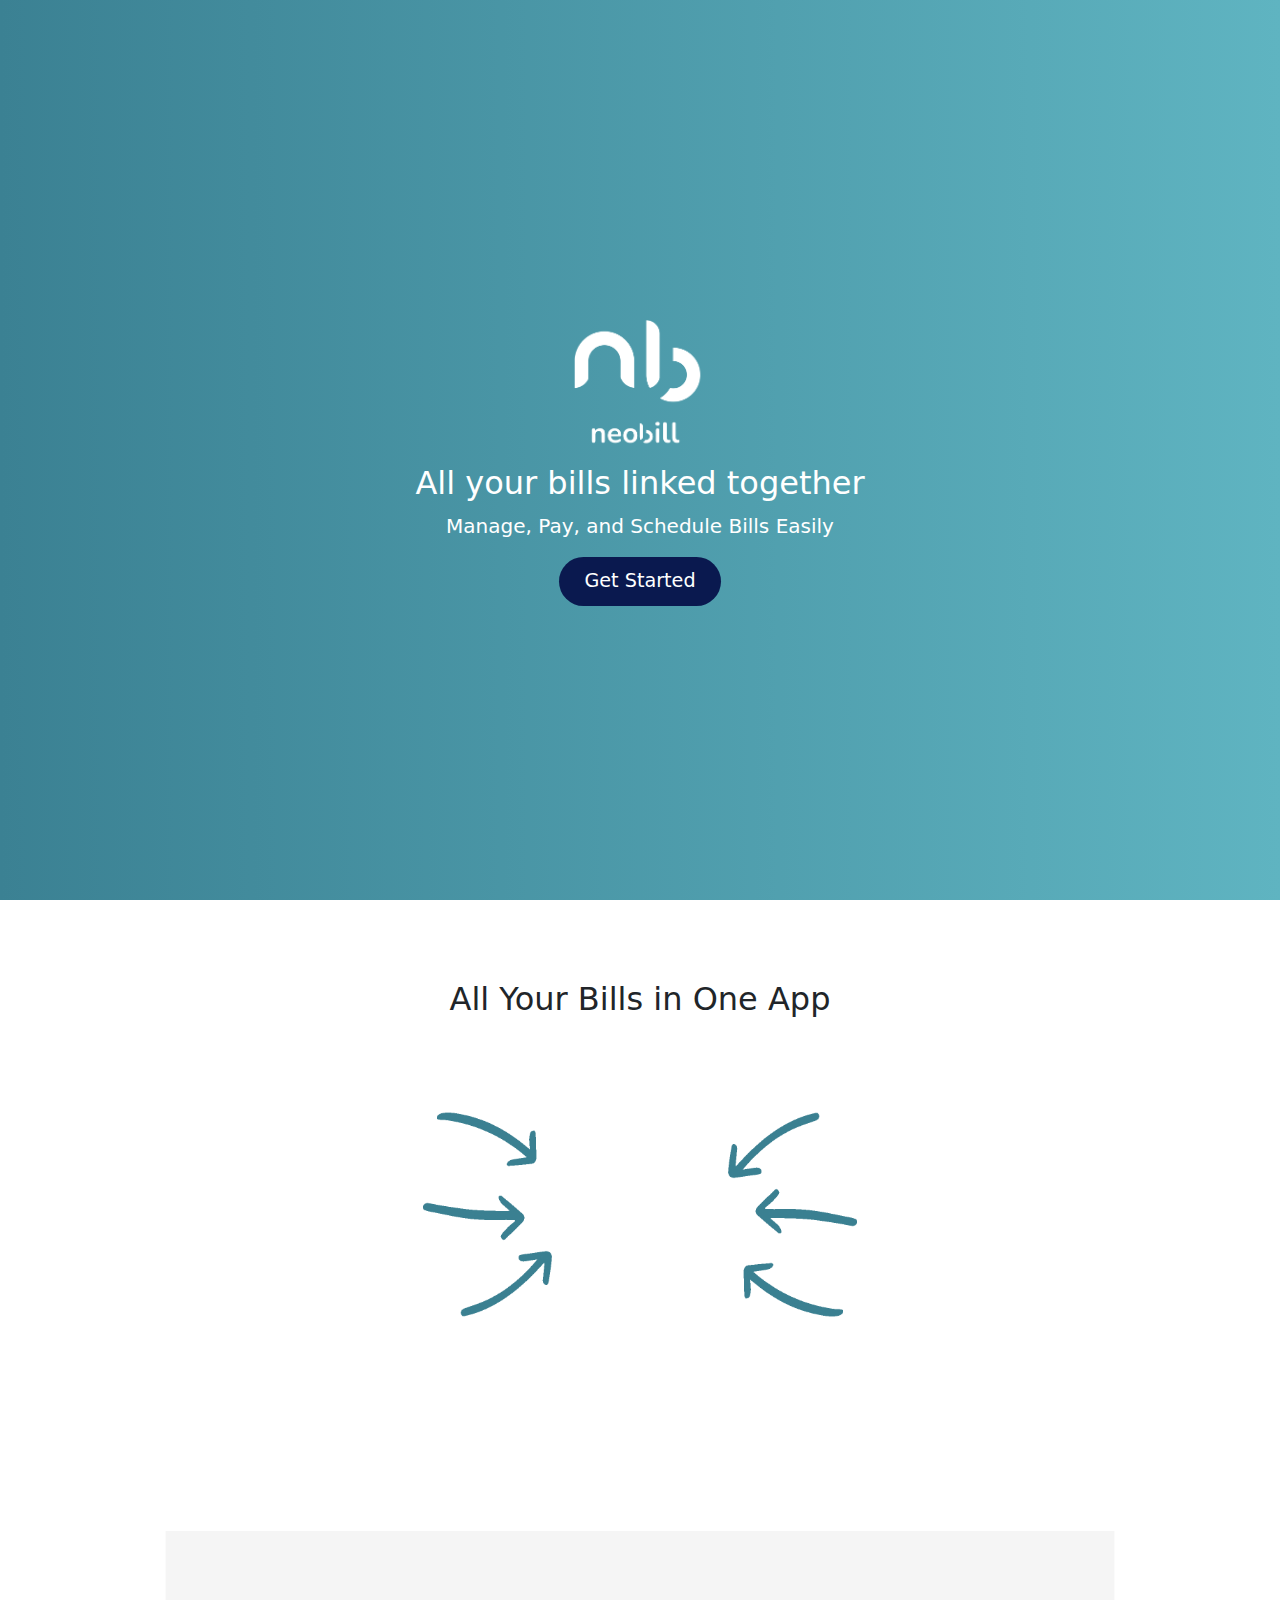
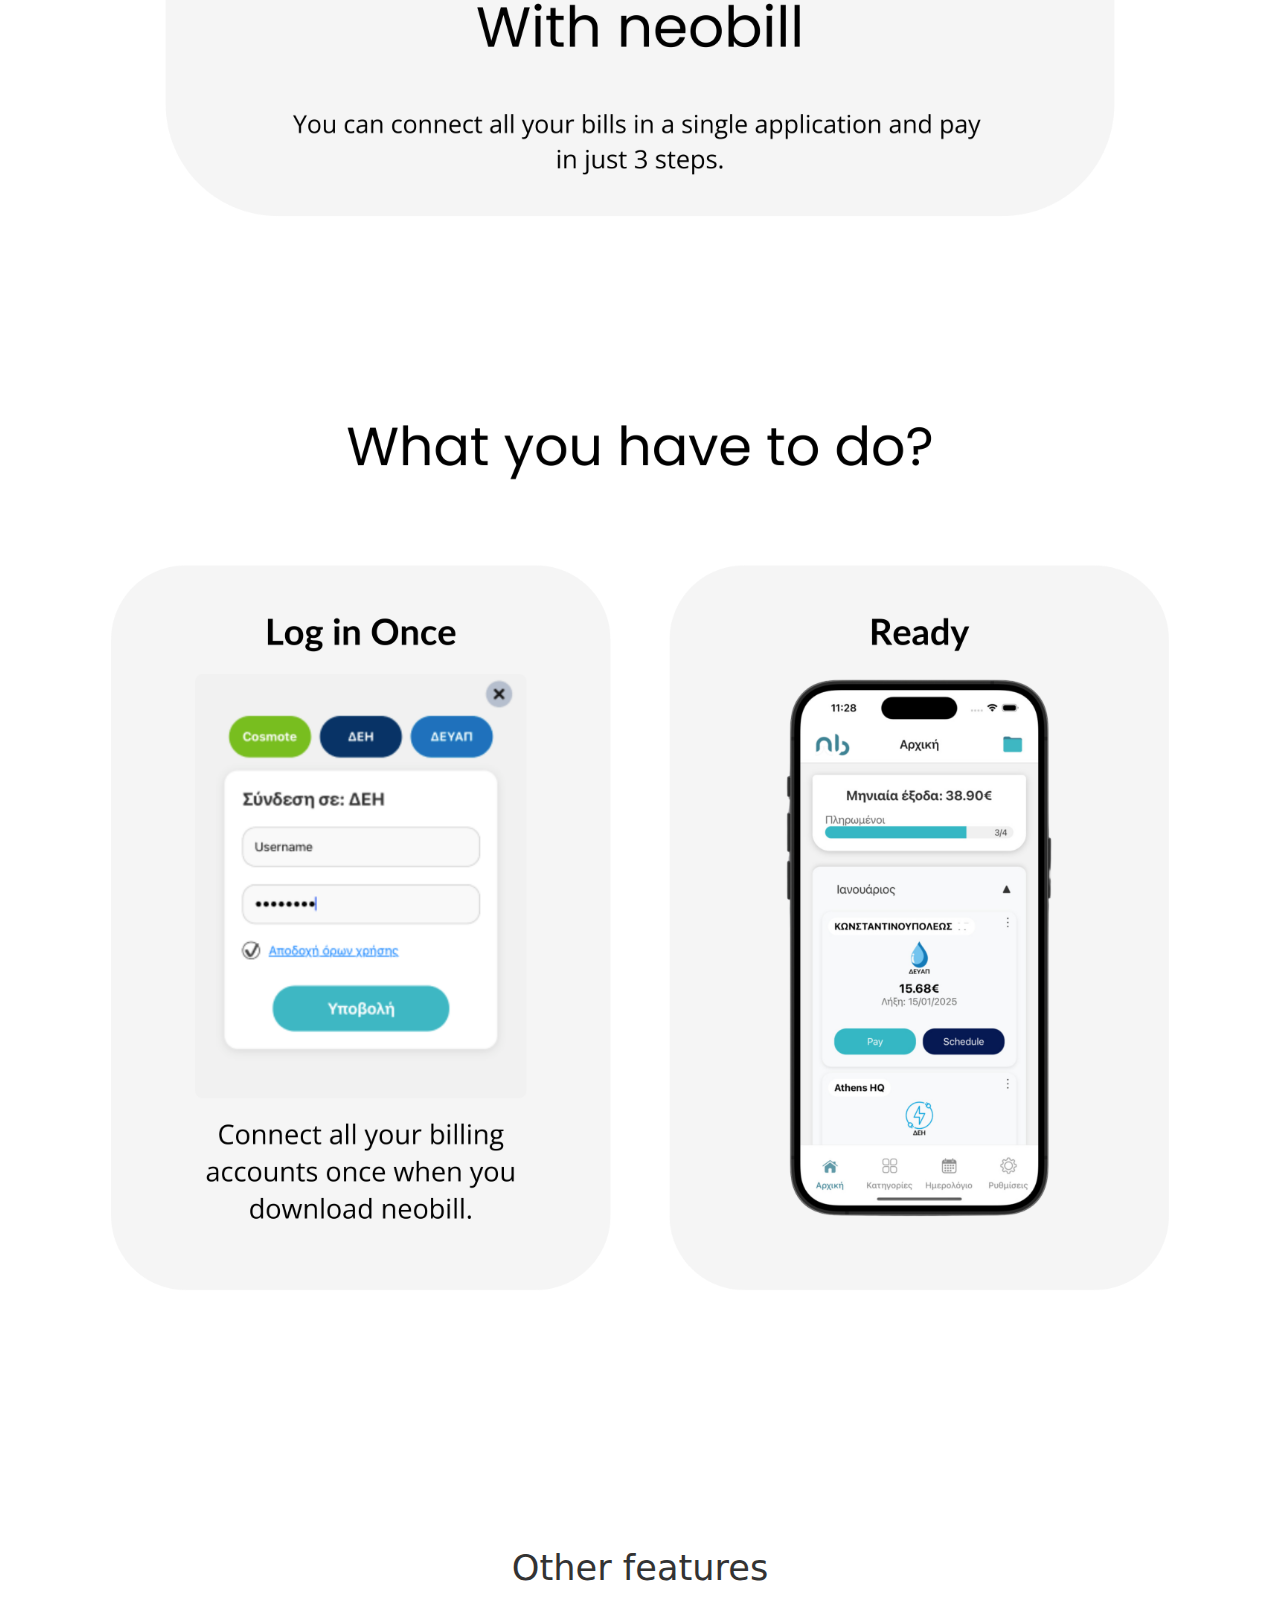
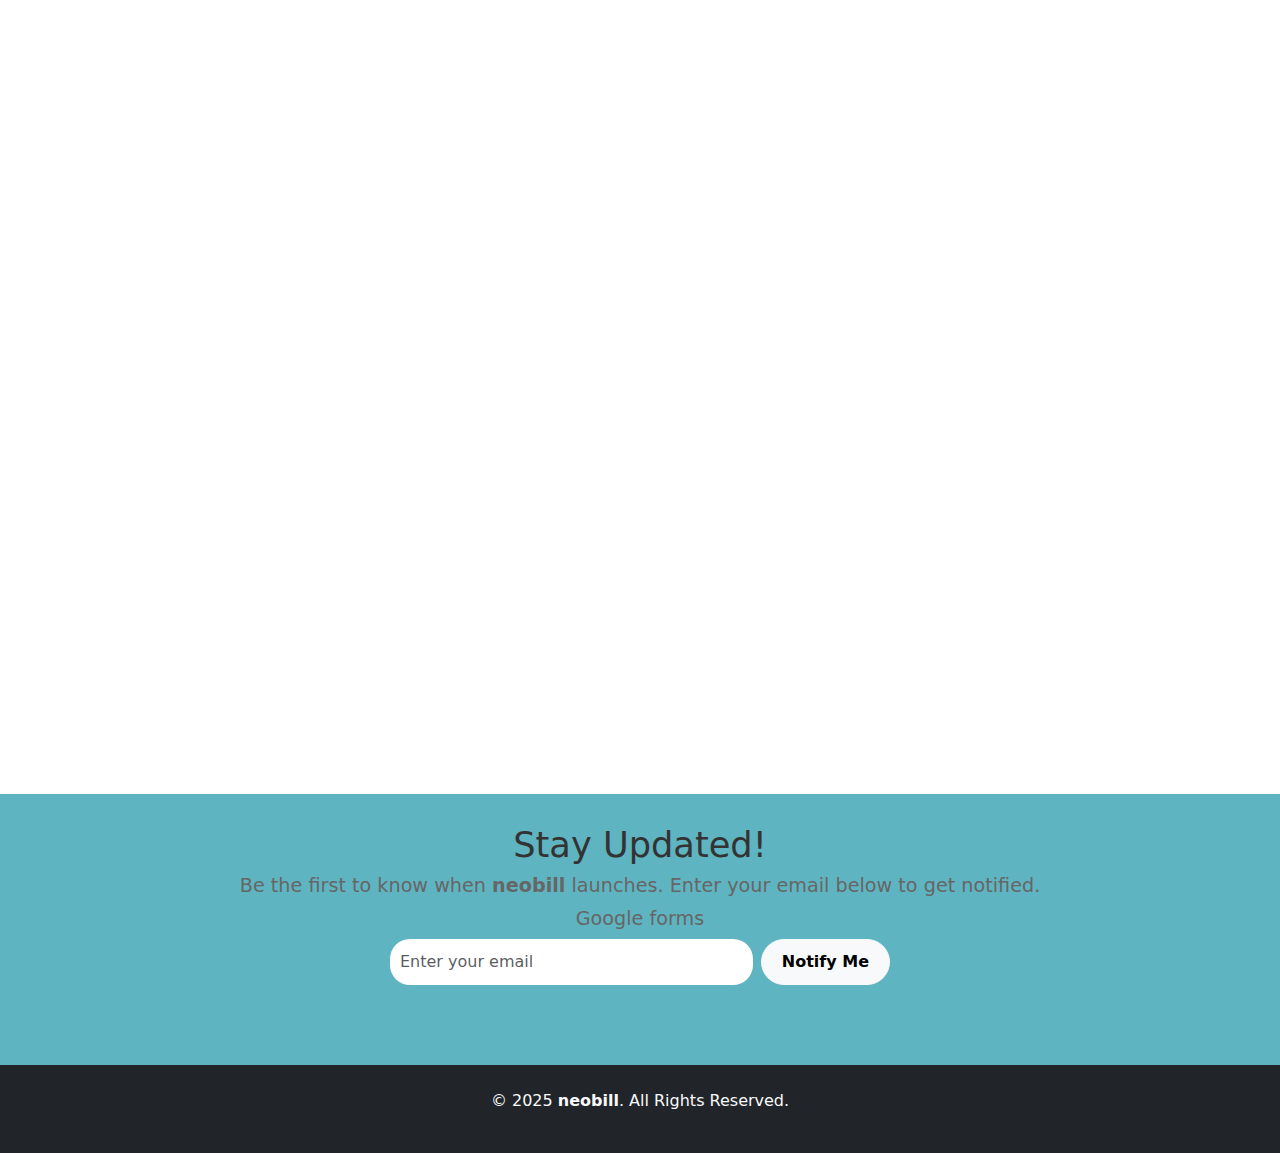
==== index.html @ f8dc9fdf "new what else" ====
<!DOCTYPE html>
<html lang="en">
<head>
    <meta charset="UTF-8">
    <meta name="viewport" content="width=device-width, initial-scale=1.0">
    <title>neobill</title>
    <link rel="icon" href="logocol.png" type="image/png">
    <link rel="stylesheet" href="https://cdn.jsdelivr.net/npm/bootstrap@5.3.0/dist/css/bootstrap.min.css">
    <script src="https://cdn.jsdelivr.net/npm/bootstrap@5.3.0/dist/js/bootstrap.bundle.min.js"></script>
    <script src="https://cdnjs.cloudflare.com/ajax/libs/jquery/3.6.0/jquery.min.js"></script>
    <link rel="stylesheet" href="styles.css">

      
</head>

<body>
    <section class="hero">
        <img src="neobill.png" alt="Neobill Logo" width="180">
        <h2>All your bills linked together</h2>
        <p class="lead">Manage, Pay, and Schedule Bills Easily</p>
        <button class="btn btn-primary">Get Started</button>
    </section>
    
    <section class="section">
        <div class="container">
            <h2>All Your Bills in One App</h2>
            <a href="#user-experience" id="scroll-down">
                <img src="allinone.gif" alt="App Interface" class="allinone-img">
            </a>
        </div>
    </section>
    <section id="user-experience" class="section bg-white py-5">
        <div class="container text-center">
        <div class="ui">
            <img src="with_neob.png" alt="App Interface" class="img-fluid w-100" >
        </div>

          <div class="ui">
            <img src="ui_pro.png" alt="App Interface" class="img-fluid w-100" >
          </div>
        </div>
    </section>
    
    
    <section class="section text-center">
      <div class="container">
        <h1 class="section-title">Other features</h1>
      </div>
    </section>
    <section id="neobill-showcase" class="position-relative text-white">
      <div id="neobillCarousel" class="carousel slide carousel-fade h-100" data-bs-ride="carousel" data-bs-interval="5000">
        <div class="carousel-inner h-100">

          <div class="carousel-item active h-100 position-relative">
            <video class="w-100 h-100 object-fit-cover position-absolute top-0 start-0" autoplay loop muted playsinline>
              <source src="track.mp4" type="video/mp4" />
            </video>
            <div class="container h-100 d-flex flex-column justify-content-center align-items-center text-center position-relative z-1">
            </div>
          </div>

          <div class="carousel-item h-100 position-relative">
            <video class="w-100 h-100 object-fit-cover position-absolute top-0 start-0" autoplay loop muted playsinline>
              <source src="save.mp4" type="video/mp4" />
            </video>
            <div class="container h-100 d-flex flex-column justify-content-center align-items-center text-center position-relative z-1">
            </div>
          </div>

          <div class="carousel-item h-100 position-relative">
            <video class="w-100 h-100 object-fit-cover position-absolute top-0 start-0" autoplay loop muted playsinline>
              <source src="catego.mp4" type="video/mp4" />
            </video>
            <div class="container h-100 d-flex flex-column justify-content-center align-items-center text-center position-relative z-1">
            </div>
          </div>
          <div class="carousel-item h-100 position-relative">
            <video class="w-100 h-100 object-fit-cover position-absolute top-0 start-0" autoplay loop muted playsinline>
              <source src="overdue.mp4" type="video/mp4" />
            </video>
            <div class="container h-100 d-flex flex-column justify-content-center align-items-center text-center position-relative z-1">
            </div>
          </div>
          

        </div>

        <!-- Navigation Controls -->
        <button class="carousel-control-prev" type="button" data-bs-target="#neobillCarousel" data-bs-slide="prev">
          <span class="carousel-control-prev-icon"></span>
        </button>
        <button class="carousel-control-next" type="button" data-bs-target="#neobillCarousel" data-bs-slide="next">
          <span class="carousel-control-next-icon"></span>
        </button>

        <!-- Tab-style buttons -->
        <div class="custom-carousel-buttons">
          <button class="progress-btn" data-bs-target="#neobillCarousel" data-bs-slide-to="0">
            <span class="label">Track</span>
            <div class="progress-bar"></div>
          </button>
          <button class="progress-btn" data-bs-target="#neobillCarousel" data-bs-slide-to="1">
            <span class="label">Save</span>
            <div class="progress-bar"></div>
          </button>
          <button class="progress-btn" data-bs-target="#neobillCarousel" data-bs-slide-to="2">
            <span class="label">Categorize</span>
            <div class="progress-bar"></div>
          </button>
          <button class="progress-btn" data-bs-target="#neobillCarousel" data-bs-slide-to="3">
            <span class="label">Get notified</span>
            <div class="progress-bar"></div>
          </button>
        </div>
      </div>
    </section>

    <section class="section bg-primary text-white" style="padding-top: 30px;">
        <div class="container text-center">
            <h2 class="section-title">Stay Updated!</h2>
            <p class="section-subtitle">Be the first to know when <strong>neobill</strong> launches. Enter your email below to get notified.</p>
            <p class="section-subtitle">Google forms</p>
            <form id="notify-form" class="d-flex justify-content-center"
                action="https://docs.google.com/forms/d/e/1FAIpQLSdaiULTDLo7OEo_p2IZLjdABnU_9qekUGy5cjxgSEbu1U2I0w/formResponse"
                method="POST" target="_blank">
                <!-- Αλλαγή σε σωστό entry ID -->
                <input type="email" name="entry.1234567890" id="email-input" class="form-control me-2" placeholder="Enter your email" required>
                <button type="submit" class="btn btn-light">Notify Me</button>
            </form>
            <p id="success-message" class="mt-3 text-light" style="display: none;">Thank you! You'll be notified when we launch.</p>
        </div>
    </section>
    
    
    <footer class="text-center py-4 bg-dark text-light">
        <p>© 2025 <strong>neobill</strong>. All Rights Reserved. </p>
    </footer>

    <script>
        $(document).ready(function(){
            $(".btn-primary").click(function(){
                $('html, body').animate({
                    scrollTop: $(".section").first().offset().top
                }, 800);
            });
        });
    </script>
    
    <script>
        $(document).ready(function(){
            $("#scroll-down").click(function(e){
                e.preventDefault();
                $('html, body').animate({
                    scrollTop: $("#user-experience").offset().top
                }, 700); // 800ms for smooth effect
            });
        });
    </script>
    
    <script>
        document.addEventListener("DOMContentLoaded", function () {
            const elements = document.querySelectorAll('.animated, .slide-in');
    
            function handleScroll() {
                elements.forEach(element => {
                    const rect = element.getBoundingClientRect();
                    if (rect.top < window.innerHeight * 0.85) {
                        element.classList.add('visible');
                    }
                });
            }
    
            window.addEventListener('scroll', handleScroll);
            handleScroll(); 
        });
    </script>

    <script>
        document.getElementById("notify-form").addEventListener("submit", function(event) {
            document.getElementById("success-message").style.display = "block";
            document.getElementById("email-input").value = ""; 
        });
    </script>
    
    <script>
        const indicators = document.querySelectorAll('.progress-btn');
        const carousel = document.querySelector('#neobillCarousel');
        let interval;

        function activateIndicator(index) {
            indicators.forEach((btn, i) => {
                btn.classList.remove('active');
                btn.querySelector('.progress-bar').style.width = '0%';
                if (i === index) {
                    btn.classList.add('active');
                    setTimeout(() => {
                        btn.querySelector('.progress-bar').style.width = '100%';
                    }, 50);
                }
            });
        }

        function initCarouselProgress() {
            const activeIndex = [...carousel.querySelectorAll('.carousel-item')].findIndex(item => item.classList.contains('active'));
            activateIndicator(activeIndex);
            clearInterval(interval);
            interval = setInterval(() => {
                const next = (activeIndex + 1) % indicators.length;
                carousel.querySelector('.carousel-control-next').click();
            }, 5000);
        }

        document.querySelectorAll('[data-bs-slide-to]').forEach(btn => {
            btn.addEventListener('click', () => {
                setTimeout(initCarouselProgress, 100);
            });
        });

        document.addEventListener('DOMContentLoaded', () => {
            initCarouselProgress();
        });
        carousel.addEventListener('slid.bs.carousel', () => {
            const newIndex = [...carousel.querySelectorAll('.carousel-item')].findIndex(item => item.classList.contains('active'));
            activateIndicator(newIndex);
        });
    </script>
</body>
</html>
---- styles.css ----
.body {
    font-family: 'Poppins', sans-serif;
}
.section-title {
    font-size: 2.2rem;
    color: #333;
    margin-bottom: 5px;
    font-weight: normal;
}
.section-subtitle {
    font-size: 1.2rem;
    color: #666;
    margin-bottom: 5px;
}
.ux-img {
    width: 63%;
    max-width: 250px;
    margin-bottom: 15px;
}
.ux-title {
    font-size: 1.5rem;
    font-weight: 500;
    margin-top: 5px;
}
.ux-text {
    font-size: 1rem;
    color: #555;
    max-width: 80%;
    margin: 0 auto;
}
.hero {
    height: 100vh;
    background: linear-gradient(to right, #3b8193, #5fb4c1);
    color: white;
    display: flex;
    align-items: center;
    justify-content: center;
    text-align: center;
    flex-direction: column;
    padding: 20px;
}
.hero img {
    margin-bottom: 10px;
    margin-top: -20px;
}
.allinone-img {
    width: 60%;
    max-width: 400px;
    display: block;
    margin: 0 auto;
}
.hero h1 {
    padding-bottom: 10px;
    font-size: 3rem;
    font-weight: bold;
}
.btn-primary {
    background: #0a194f;
    border: none;
    padding: 10px 25px;
    font-size: 1.2rem;
    border-radius: 100px;
    transition: 0.3s;
}
.btn-primary:hover {
    background: #a9c6ca;
}
.section {
    padding-top: 0%;
    padding: 80px 20px;
    text-align: center;
}
.section-wide {
    padding: 5px 5px;
    text-align: center;
}
.section img {
    max-width: 100%;
    height: auto;
}

.solution-img {
    width: 300px;
    height: 200px;
    object-fit: contain;
    margin-bottom: 1px;
}
.solution-card {
    text-align: center;
    margin-bottom: 1px;
}
.bg-primary {
 
    background-color: #5fb4c1 !important;
}
#notify-form {
    max-width: 500px;
    margin: 0 auto;
    border-radius: 300px;
}
#email-input {
    flex: 1;
    padding: 10px;
    border-radius: 20px;
    border: none;
}
.btn-light {
    display: flex;
    align-items: center;
    padding: 10px 20px;
    font-weight: bold;
    border-radius: 30px;
    transition: 0.3s;
}
.btn-light:hover {
    background-color: #fff;
    color: #3b8193;
}
.custom-line {
    width: 90%;
    margin: 20px auto;
    border: 0;
    height: 3px;
    background: linear-gradient(to right, #3b8193, #5fb4c1);
    border-radius: 10px;
}
@keyframes fadeInUp {
    from {
        opacity: 0;
        transform: translateY(30px);
    }
    to {
        opacity: 1;
        transform: translateY(0);
    }
}
.animated {
    opacity: 0;
    transition: opacity 0.6s ease-out, transform 0.6s ease-out;
}
.visible {
    opacity: 1;
    transform: translateY(0);
}
.ux-img, .solution-img {
    transition: transform 0.3s ease-out;
}
.ux-img:hover, .solution-img:hover {
    transform: scale(1.1);
}
.team-card img {
    transition: transform 0.3s ease-out;
}
.team-card:hover img {
    transform: rotate(-5deg);
}
.btn-primary:hover {
    transform: scale(1.1);
    box-shadow: 0px 5px 15px rgba(0, 0, 0, 0.2);
}
.slide-in {
    transform: translateX(-50px);
    opacity: 0;
    transition: all 0.6s ease-out;
}
.slide-in.visible {
    transform: translateX(0);
    opacity: 1;
}
.carousel-item {
    transition: opacity 0.5s ease-in-out;
    opacity: 0;
}
.carousel-item.active {
    opacity: 1;
}
.carousel-img {
    max-height: 80vh;
    width: 100%;
    height: auto;
    object-fit: contain;
}
@media (max-width: 768px) {
    .carousel-img {
      max-height: 70vh;
    }
}
.carousel-item .d-flex > .col-6,
.carousel-item .d-flex > .col-md-4,
.carousel-item .d-flex > .col-xl-3 {
    padding-right: 1px;
    padding-left: 1px;
}
.object-fit-cover {
    object-fit: cover;
}
.custom-carousel-indicators {
    position: absolute;
    bottom: 20px;
    left: 50%;
    transform: translateX(-50%);
    display: flex;
    gap: 12px;
    z-index: 10;
}

.custom-carousel-indicators .indicator-btn {
    position: relative;
    background-color: rgba(255, 255, 255, 0.2);
    border: none;
    border-radius: 20px;
    width: 100px;
    height: 12px;
    overflow: hidden;
    cursor: pointer;
}

.custom-carousel-indicators .indicator-btn .progress-bar {
    content: '';
    position: absolute;
    top: 0;
    left: 0;
    height: 100%;
    width: 0%;
    background-color: #0d6efd;
    transition: width linear;
}

.custom-carousel-indicators .indicator-btn.active .progress-bar {
    width: 100%;
    transition: width 5s linear;
}

.custom-carousel-buttons {
    position: absolute;
    bottom: 20px;
    left: 50%;
    transform: translateX(-50%);
    display: flex;
    gap: 12px;
    z-index: 10;
}

.progress-btn {
    position: relative;
    background-color: rgba(255, 255, 255, 0.3);
    border: none;
    border-radius: 50px;
    width: 120px;
    height: 30px;
    overflow: hidden;
    cursor: pointer;
    padding: 0;
    display: flex;
    align-items: center;
    justify-content: center;
    color: white;
    font-weight: bold;
    font-size: 0.8rem;
}

.progress-btn .progress-bar {
    position: absolute;
    top: 0;
    left: 0;
    height: 100%;
    width: 0%;
    background-color: #ffffff;
    opacity: 0.5;
    transition: width 5s linear;
}

.progress-btn.active .progress-bar {
    width: 100%;
}
#neobill-showcase {
    min-height: auto;
    background-color: transparent;
    aspect-ratio: 16 / 9;
    width: 100vw;
    margin: 0;
}

@media (max-width: 1440px) {
    #neobill-showcase {
        background-color: transparent;
        aspect-ratio: 16 / 9;
        min-height: auto;
        width: 100vw;
    }
}

#neobill-showcase video {
    background-color: white;
    height: 100%;
    width: 100%;
    object-fit: cover;
}

.progress-btn .label {
    position: relative;
    z-index: 2;
}
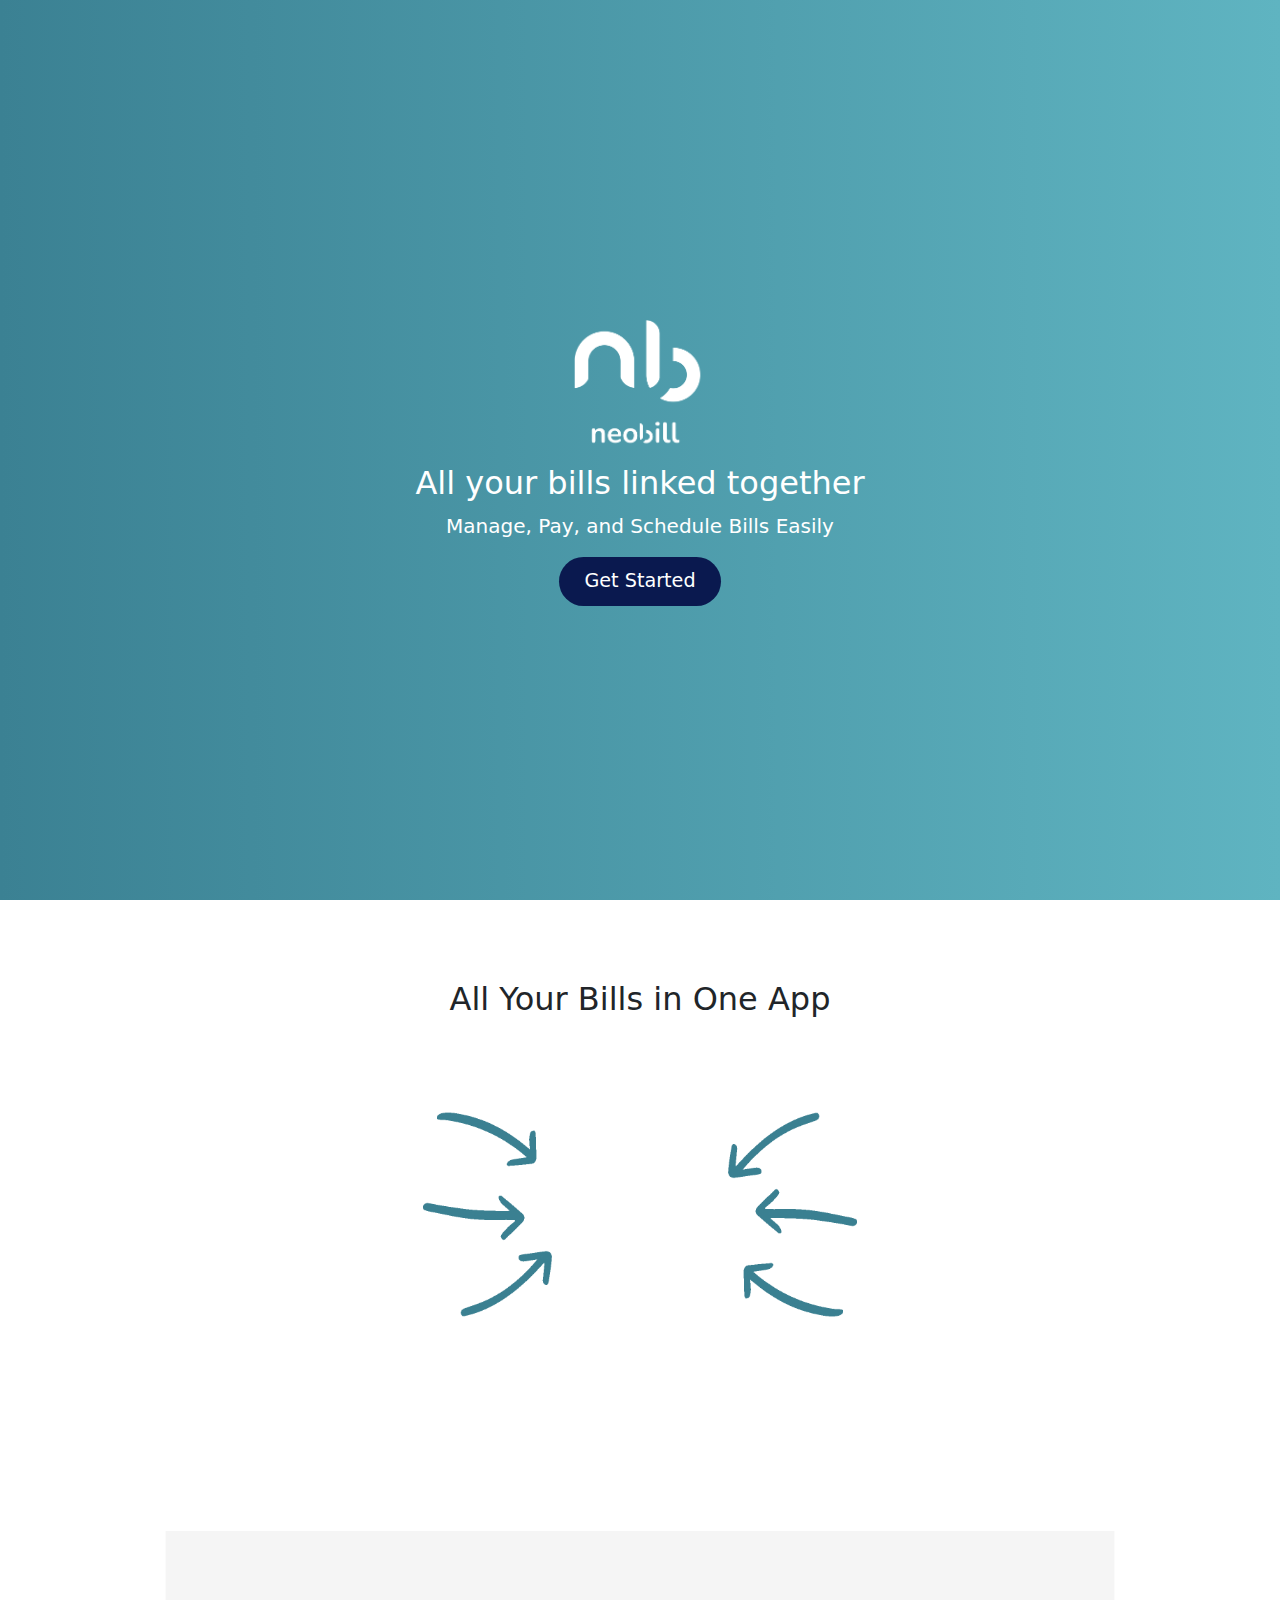
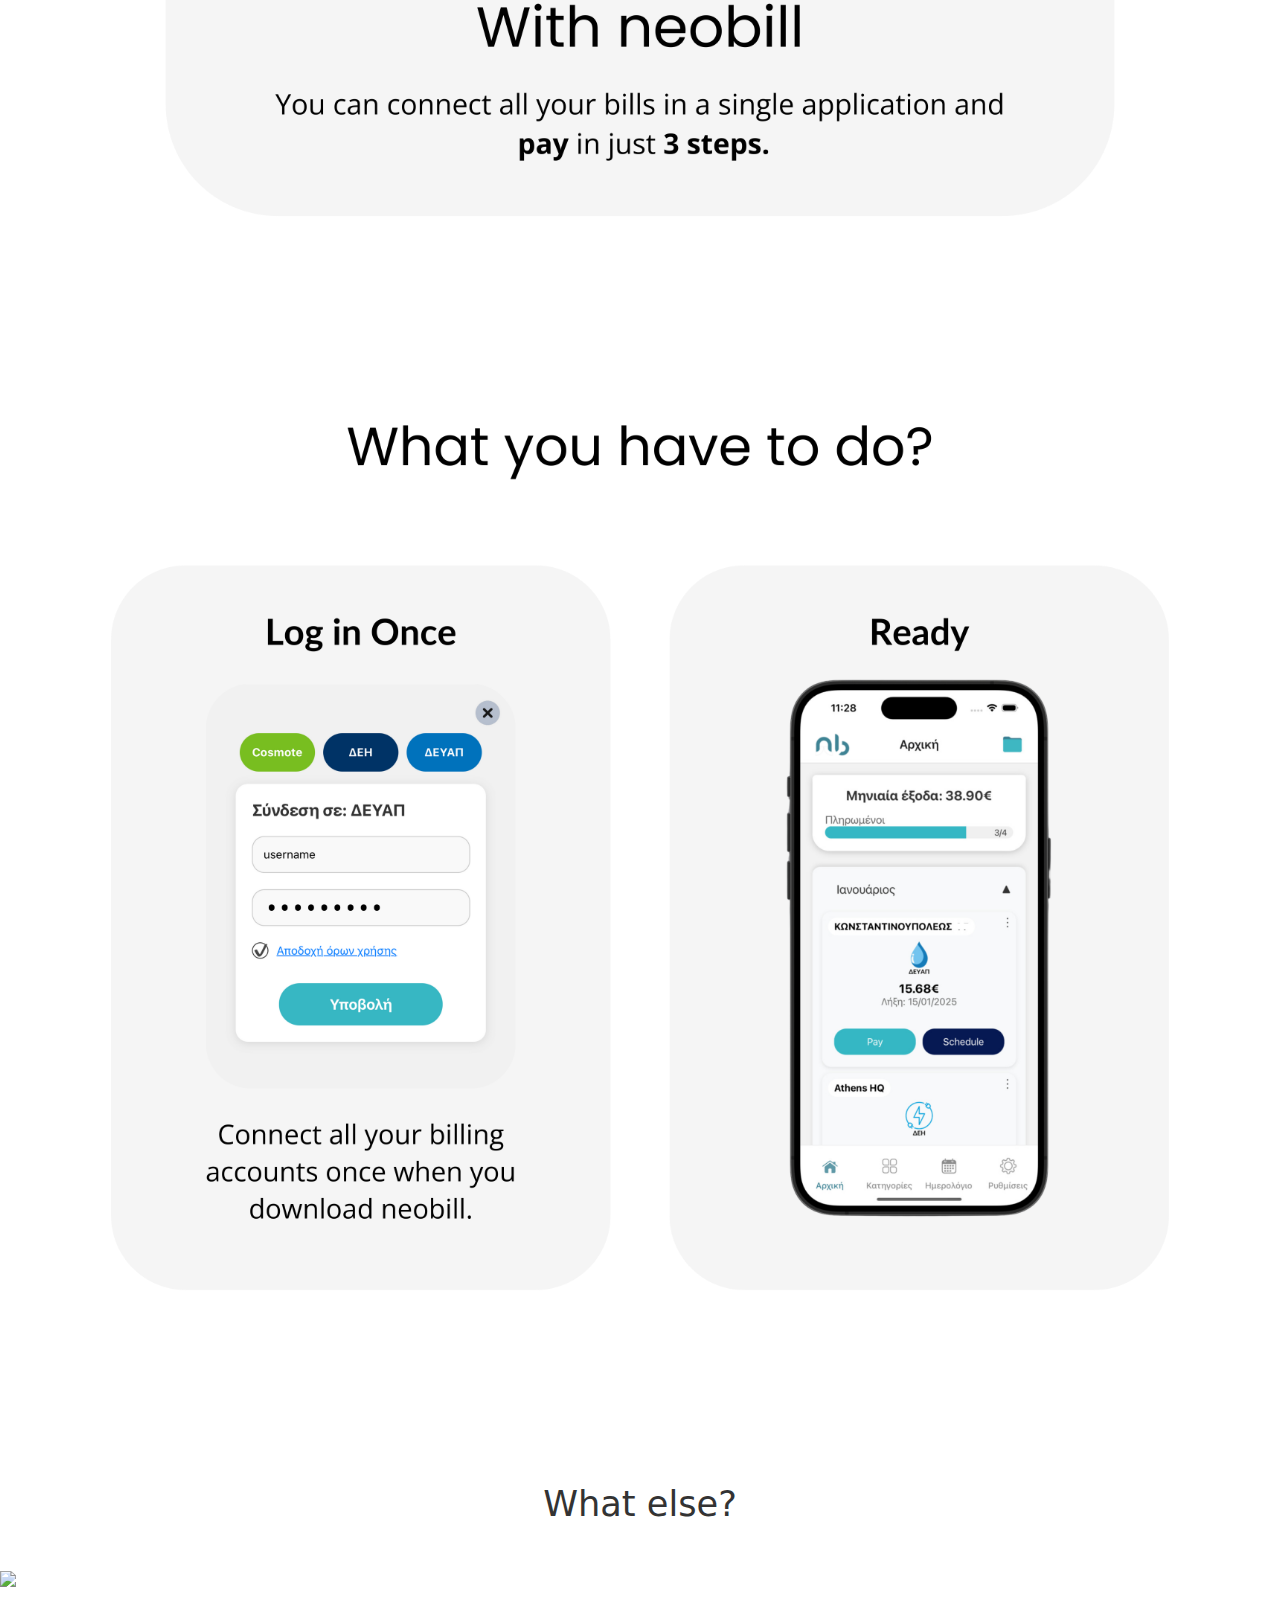
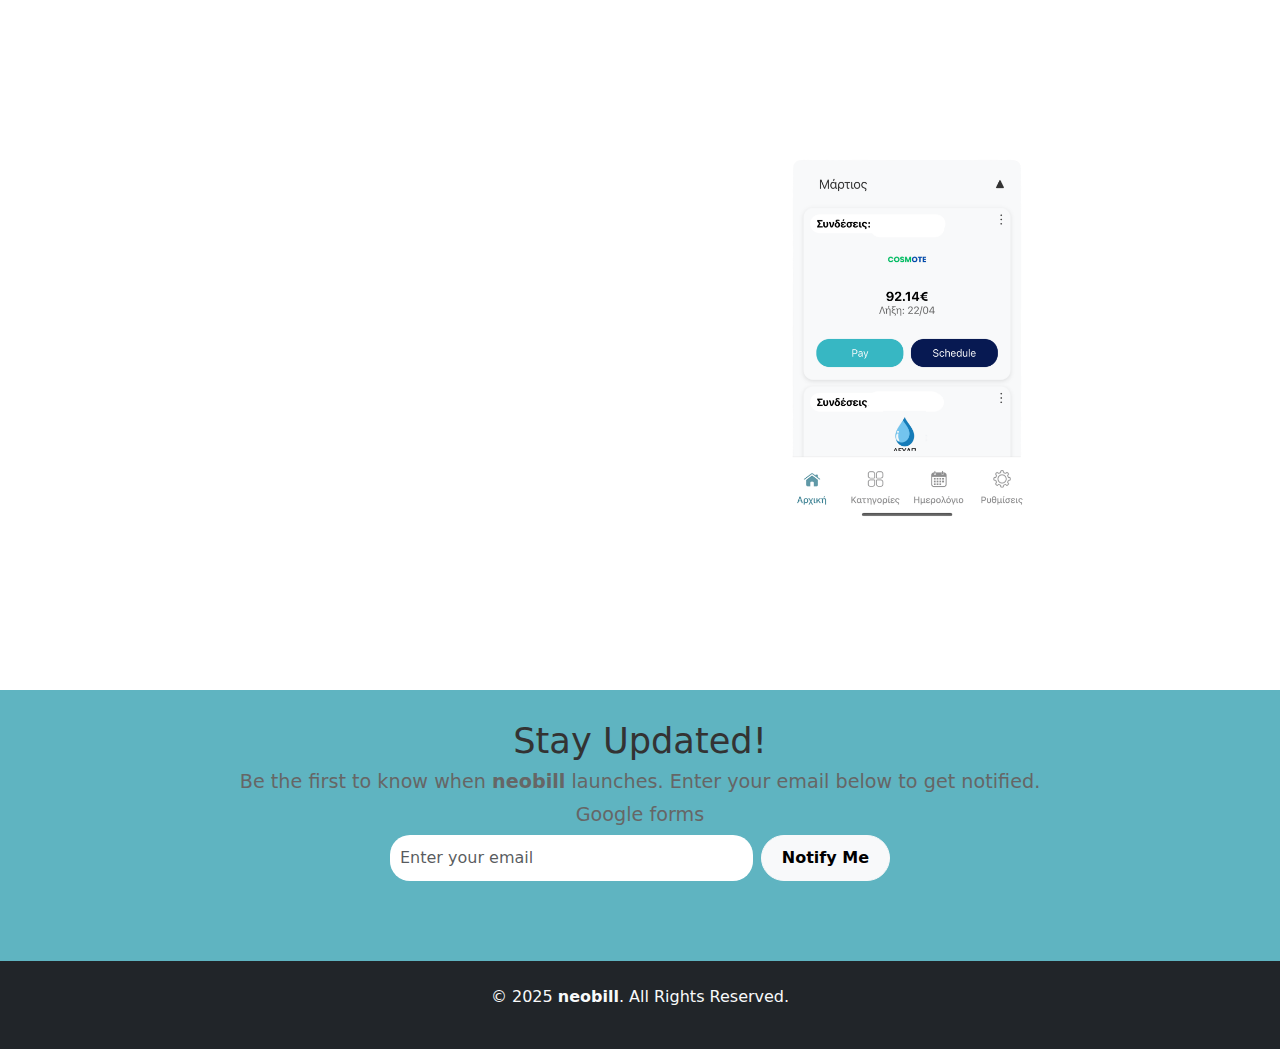
==== commit 26ce3ffa: "new features" ====
--- a/index.html
+++ b/index.html
@@ -42,43 +42,85 @@
     </section>
     
     
-    <section class="section text-center">
+    <section class="section text-center pt-3" style="margin-bottom: -40px;">
       <div class="container">
-        <h1 class="section-title">Other features</h1>
+        <h1 class="section-title">What else?</h1>
       </div>
     </section>
     <section id="neobill-showcase" class="position-relative text-white">
-      <div id="neobillCarousel" class="carousel slide carousel-fade h-100" data-bs-ride="carousel" data-bs-interval="5000">
+        <div id="neobillCarousel" class="carousel slide carousel-fade h-100" data-bs-ride="carousel" data-bs-interval="5000">
         <div class="carousel-inner h-100">
 
           <div class="carousel-item active h-100 position-relative">
-            <video class="w-100 h-100 object-fit-cover position-absolute top-0 start-0" autoplay loop muted playsinline>
-              <source src="track.mp4" type="video/mp4" />
-            </video>
-            <div class="container h-100 d-flex flex-column justify-content-center align-items-center text-center position-relative z-1">
+            <div class="w-100 h-100 object-fit-cover position-absolute top-0 start-0">
+              <img src="overdue.gif" class="w-100 h-100 object-fit-cover" alt="Track GIF" />
+            </div>
+            <div class="container h-100 d-flex flex-column justify-content-center position-relative z-1">
+              <div class="row align-items-center justify-content-center w-100">
+                <div class="col-md-6 text-end">
+                  <h2 class="fw-bold lh-1" style="font-size: 4.5rem; z-index: 2; transform: translateX(-7rem);">
+                    <span style="display: inline-block;">Live Track Your Bills</span><br>
+                  </h2>
+                </div>
+                <div class="col-md-6 text-center">
+                  <img src="track.png" class="img-fluid" alt="Track Image" style="max-height: 400px;">
+                </div>
+              </div>
             </div>
           </div>
 
           <div class="carousel-item h-100 position-relative">
-            <video class="w-100 h-100 object-fit-cover position-absolute top-0 start-0" autoplay loop muted playsinline>
-              <source src="save.mp4" type="video/mp4" />
-            </video>
-            <div class="container h-100 d-flex flex-column justify-content-center align-items-center text-center position-relative z-1">
+            <div class="w-100 h-100 object-fit-cover position-absolute top-0 start-0">
+              <img src="save.gif" class="w-100 h-100 object-fit-cover" alt="Save GIF" />
+            </div>
+            <div class="container h-100 d-flex flex-column justify-content-center position-relative z-1">
+              <div class="row align-items-center justify-content-center w-100">
+                <div class="col-md-6 text-center">
+                  <img src="saveimg.png" class="img-fluid" alt="Save Image" style="max-height: 400px;">
+                </div>
+                <div class="col-md-6 text-end">
+                  <h2 class="fw-bold lh-1" style="font-size: 4.5rem; z-index: 2; transform: translateX(-7rem);">
+                    <span style="display: inline-block;">Save Paid</span><br>
+                    <span style="display: inline-block; transform: translateX(-11.5rem);">Bills</span>
+                  </h2>
+                </div>
+              </div>
             </div>
           </div>
 
           <div class="carousel-item h-100 position-relative">
-            <video class="w-100 h-100 object-fit-cover position-absolute top-0 start-0" autoplay loop muted playsinline>
-              <source src="catego.mp4" type="video/mp4" />
-            </video>
-            <div class="container h-100 d-flex flex-column justify-content-center align-items-center text-center position-relative z-1">
+            <div class="w-100 h-100 object-fit-cover position-absolute top-0 start-0">
+              <img src="categ.gif" class="w-100 h-100 object-fit-cover" alt="Categorize GIF" />
+            </div>
+
+            <div class="container h-100 d-flex flex-column justify-content-center position-relative z-1">
+              <div class="row align-items-center justify-content-center w-100">
+                <div class="col-md-6 text-end">
+                  <h2 class="fw-bold lh-1" style="font-size: 4.5rem; z-index: 2; transform: translateX(-7rem);">
+                    <span style="display: inline-block;">Categorize</span>
+                  </h2>
+                </div>
+                <div class="col-md-6 text-center">
+                  <img src="categ.png" class="img-fluid" alt="Categorize Image" style="max-height: 400px;">
+                </div>
+              </div>
             </div>
           </div>
           <div class="carousel-item h-100 position-relative">
-            <video class="w-100 h-100 object-fit-cover position-absolute top-0 start-0" autoplay loop muted playsinline>
-              <source src="overdue.mp4" type="video/mp4" />
-            </video>
-            <div class="container h-100 d-flex flex-column justify-content-center align-items-center text-center position-relative z-1">
+            <div class="w-100 h-100 object-fit-cover position-absolute top-0 start-0">
+              <img src="notify.gif" class="w-100 h-100 object-fit-cover" alt="Save GIF" />
+            </div>
+            <div class="container h-100 d-flex flex-column justify-content-center position-relative z-1">
+              <div class="row align-items-center justify-content-center w-100">
+                <div class="col-md-6 text-center">
+                  <img src="notify.png" class="img-fluid" alt="Save Image" style="max-height: 400px;">
+                </div>
+                <div class="col-md-6 text-end">
+                  <h2 class="fw-bold lh-1" style="font-size: 4.5rem; z-index: 2; transform: translateX(-7rem);">
+                    <span style="display: inline-block;">Get Notified</span><br>
+                  </h2>
+                </div>
+              </div>
             </div>
           </div>
           
@@ -94,7 +136,7 @@
         </button>
 
         <!-- Tab-style buttons -->
-        <div class="custom-carousel-buttons">
+        <div class="custom-carousel-buttons " style="flex-wrap: nowrap; justify-content: center;">
           <button class="progress-btn" data-bs-target="#neobillCarousel" data-bs-slide-to="0">
             <span class="label">Track</span>
             <div class="progress-bar"></div>
--- a/styles.css
+++ b/styles.css
@@ -182,7 +182,12 @@
 }
 @media (max-width: 768px) {
     .carousel-img {
-      max-height: 70vh;
+      max-height: 70vh;}
+    .carousel-item .col-md-6.text-center {
+        display: inline-block;
+        vertical-align: middle;
+        text-align: left;
+        width: 50%;
     }
 }
 .carousel-item .d-flex > .col-6,
@@ -239,6 +244,8 @@
     display: flex;
     gap: 12px;
     z-index: 10;
+    flex-wrap: nowrap;
+    width: 90%;
 }
 
 .progress-btn {
@@ -246,7 +253,7 @@
     background-color: rgba(255, 255, 255, 0.3);
     border: none;
     border-radius: 50px;
-    width: 120px;
+    width: 110px;
     height: 30px;
     overflow: hidden;
     cursor: pointer;
@@ -300,4 +307,73 @@
 .progress-btn .label {
     position: relative;
     z-index: 2;
+}
+
+@media (max-width: 768px) {
+  .carousel-item img[alt="Save Image"] {
+    transform: translateX(-1rem) !important;
+    max-width: 80%;
+    max-height: 50%;
+    display: inline-block;
+  }
+
+  .carousel-item {
+    padding-top: 60px;
+    padding-bottom: 60px;
+  }
+
+
+
+  .carousel-item h2 {
+    font-size: 2.5rem !important;
+    transform: none !important;
+  }
+
+  .carousel-item h2 span:last-child {
+    transform: none !important;
+  }
+
+  .carousel-item .col-md-6.text-end {
+      text-align: center !important;
+      display: block;
+      max-width: 500px;
+      margin: 0 auto;
+  }
+}
+
+.save-image {
+    max-width: 100%;
+    height: auto;
+    max-height: 400px;
+}
+
+@media (max-width: 768px) {
+    .carousel-item .col-md-6.text-center {
+        display: inline-block;
+        vertical-align: middle;
+        text-align: left;
+        width: 50%;
+    }
+
+    .carousel-item .col-md-6.text-center .save-image {
+        max-width: 60%;
+        height: auto;
+        transform: translateX(20%);
+    }
+
+    .carousel-item .col-md-6.text-end {
+        display: inline-block;
+        vertical-align: middle;
+        text-align: left !important;
+        width: 50%;
+    }
+
+    .carousel-item h2 {
+        font-size: 2rem !important;
+        transform: none !important;
+    }
+
+    .carousel-item h2 span:last-child {
+        transform: none !important;
+    }
 }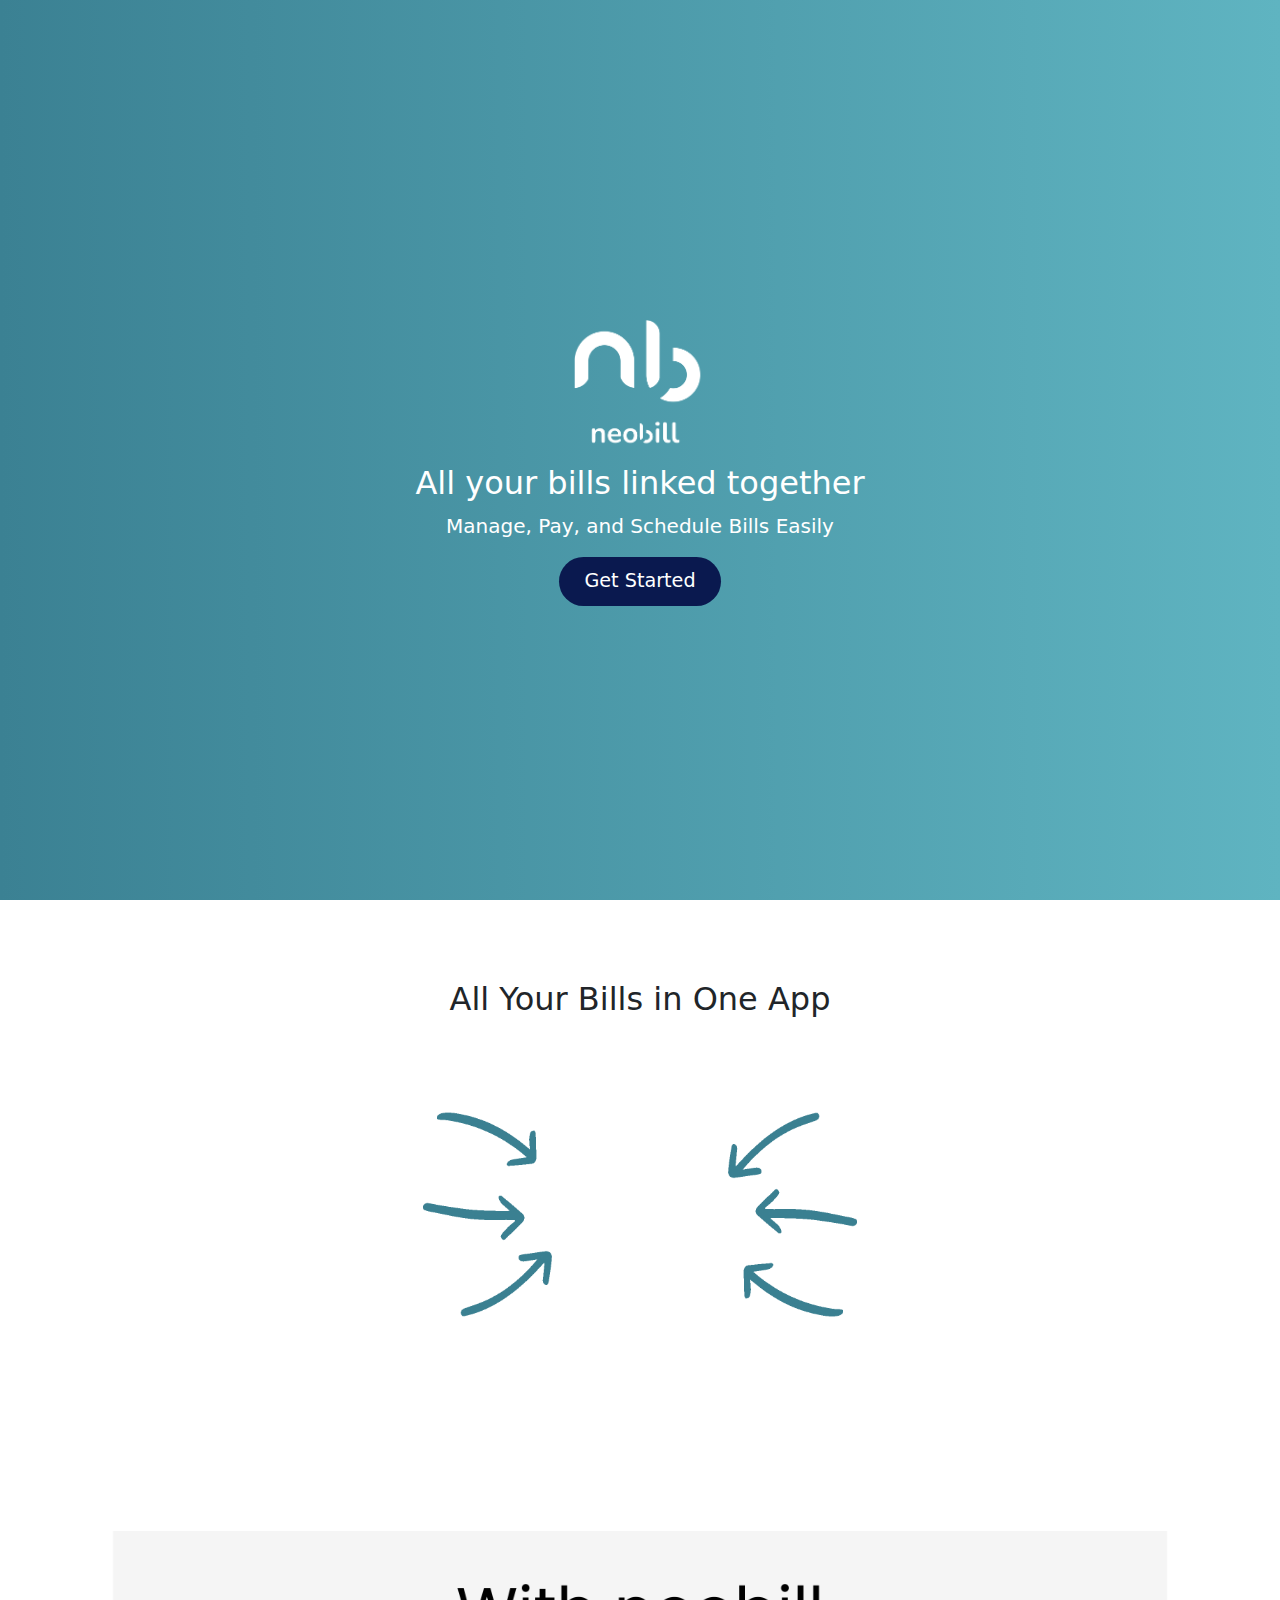
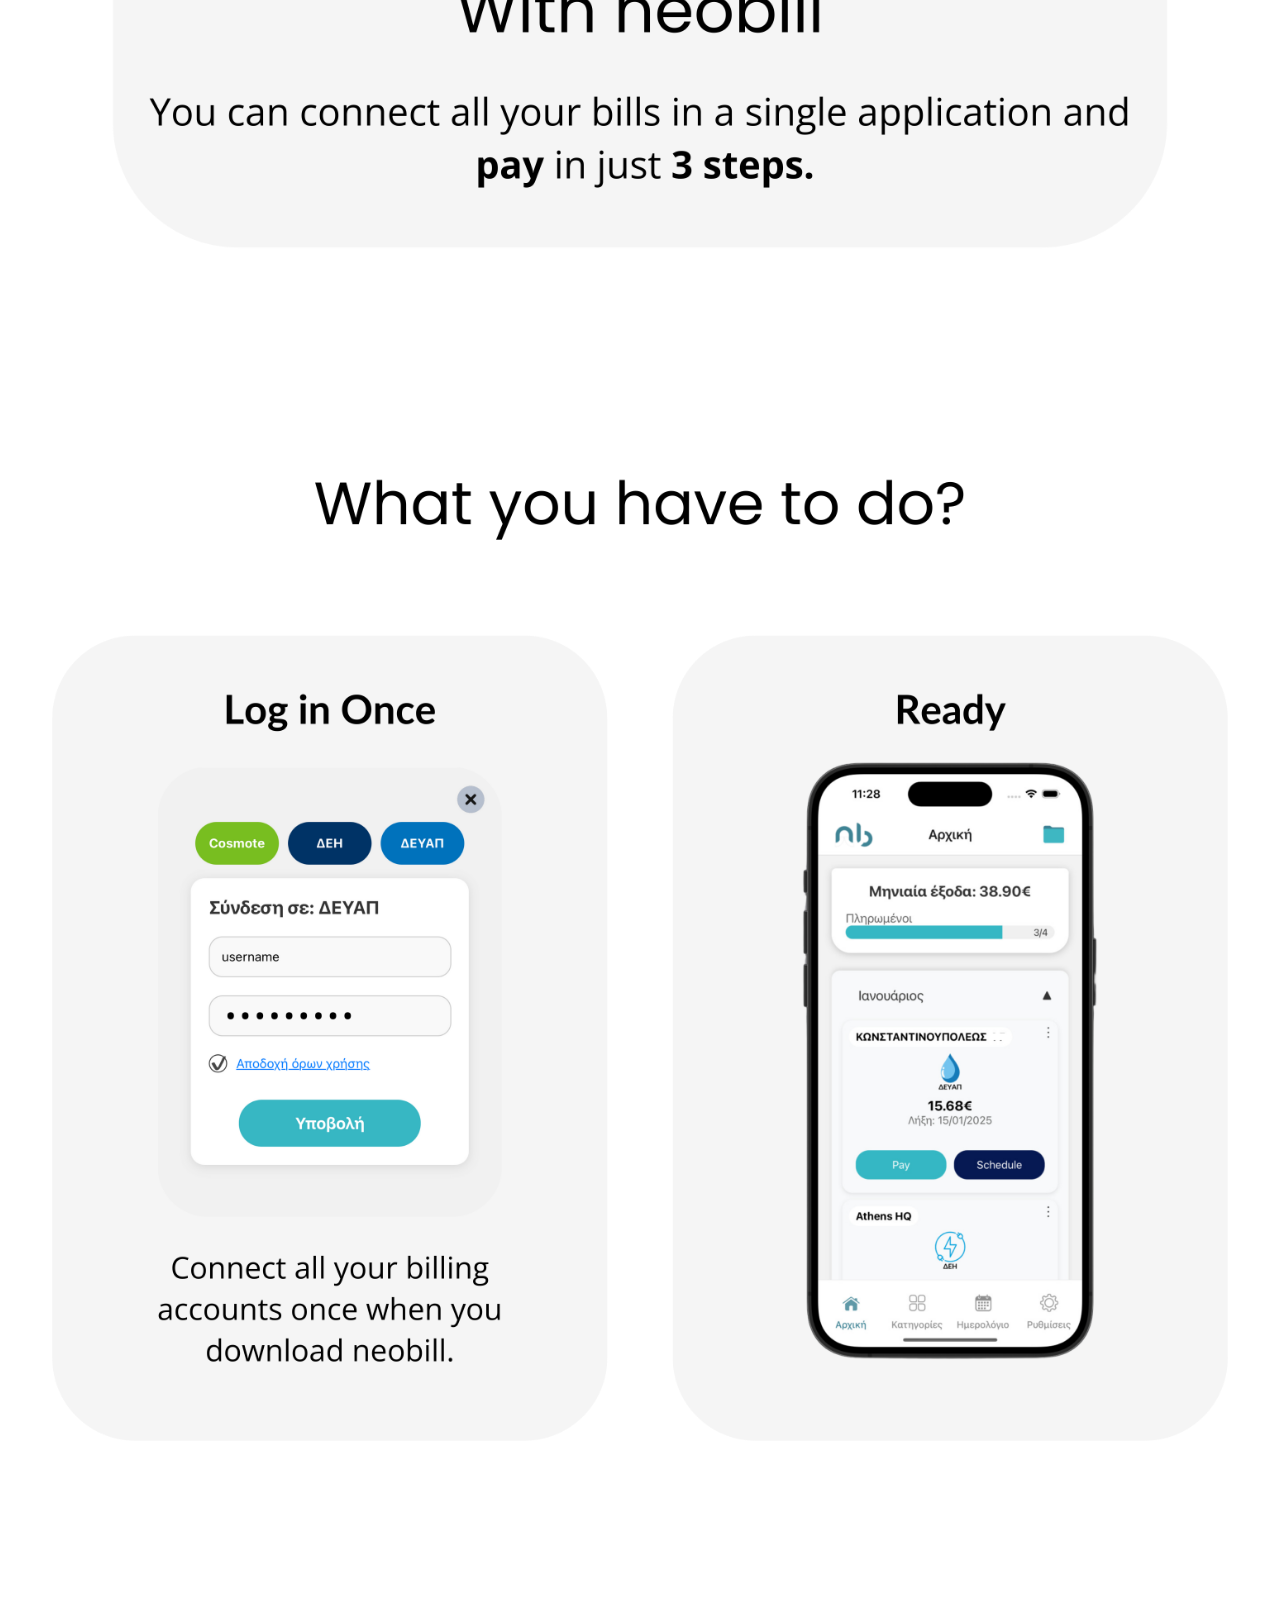
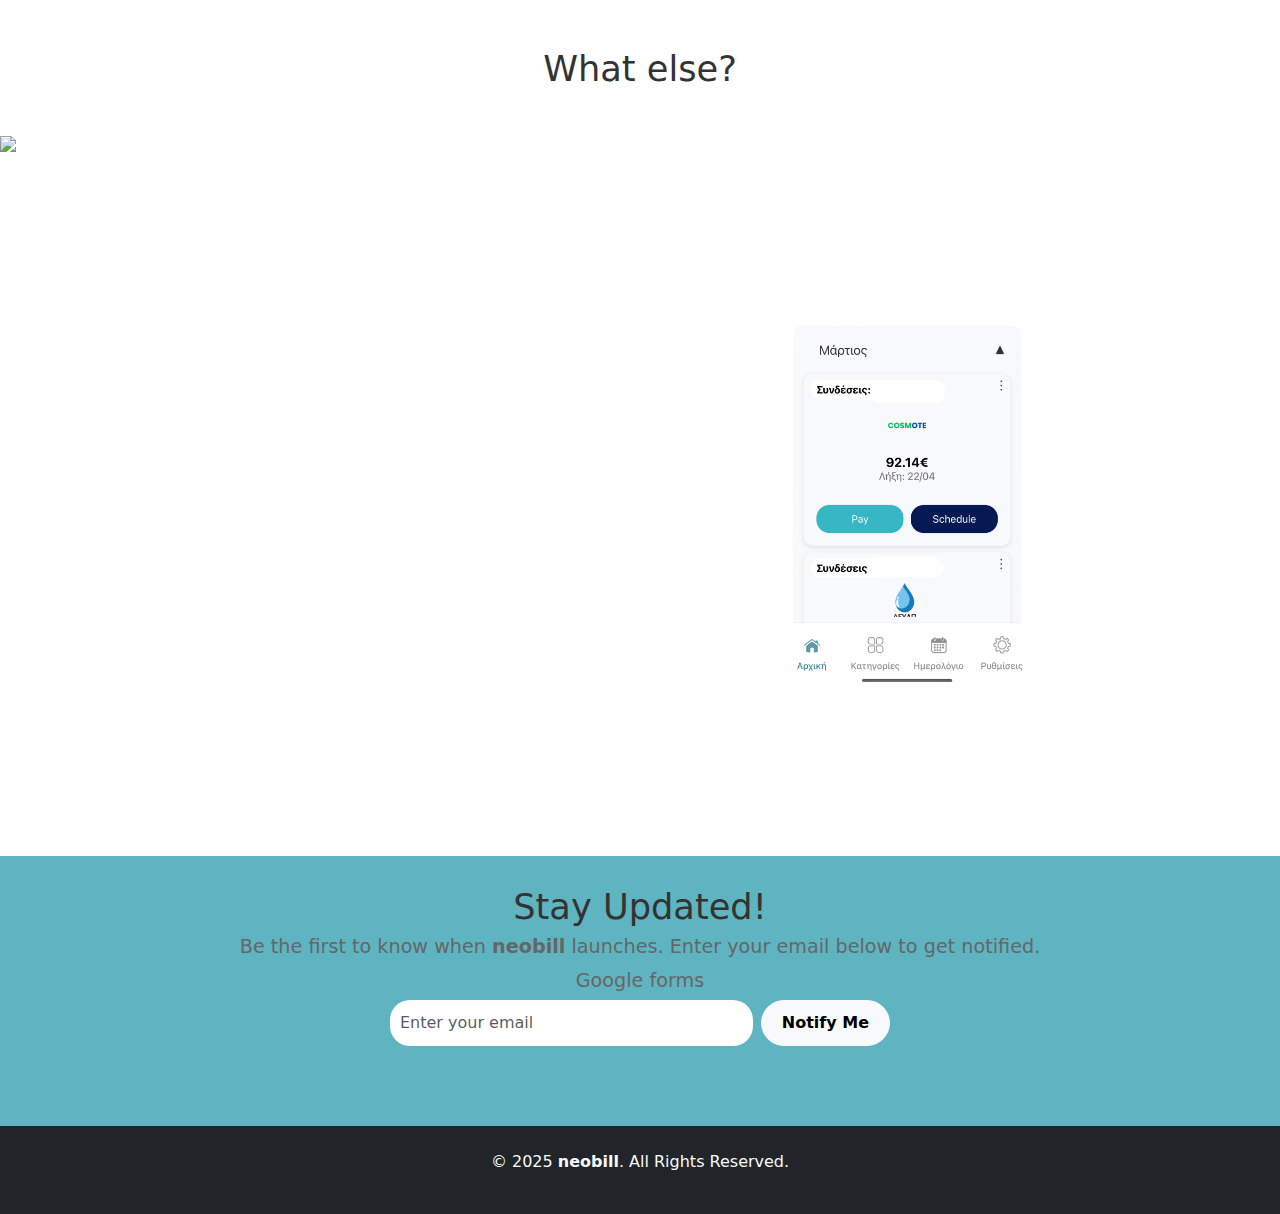
==== commit fca06516: "new features" ====
--- a/index.html
+++ b/index.html
@@ -30,7 +30,7 @@
         </div>
     </section>
     <section id="user-experience" class="section bg-white py-5">
-        <div class="container text-center">
+        <div class="text-center" style="width: 100vw; max-width: 100%; margin: 0 auto;">
         <div class="ui">
             <img src="with_neob.png" alt="App Interface" class="img-fluid w-100" >
         </div>
--- a/styles.css
+++ b/styles.css
@@ -376,4 +376,14 @@
     .carousel-item h2 span:last-child {
         transform: none !important;
     }
+}
+
+@media (max-width: 768px) {
+    #user-experience .ui img {
+        width: 100% !important;
+        width: 95vw !important;
+        display: block;
+        margin-left: auto;
+        margin-right: auto;
+    }
 }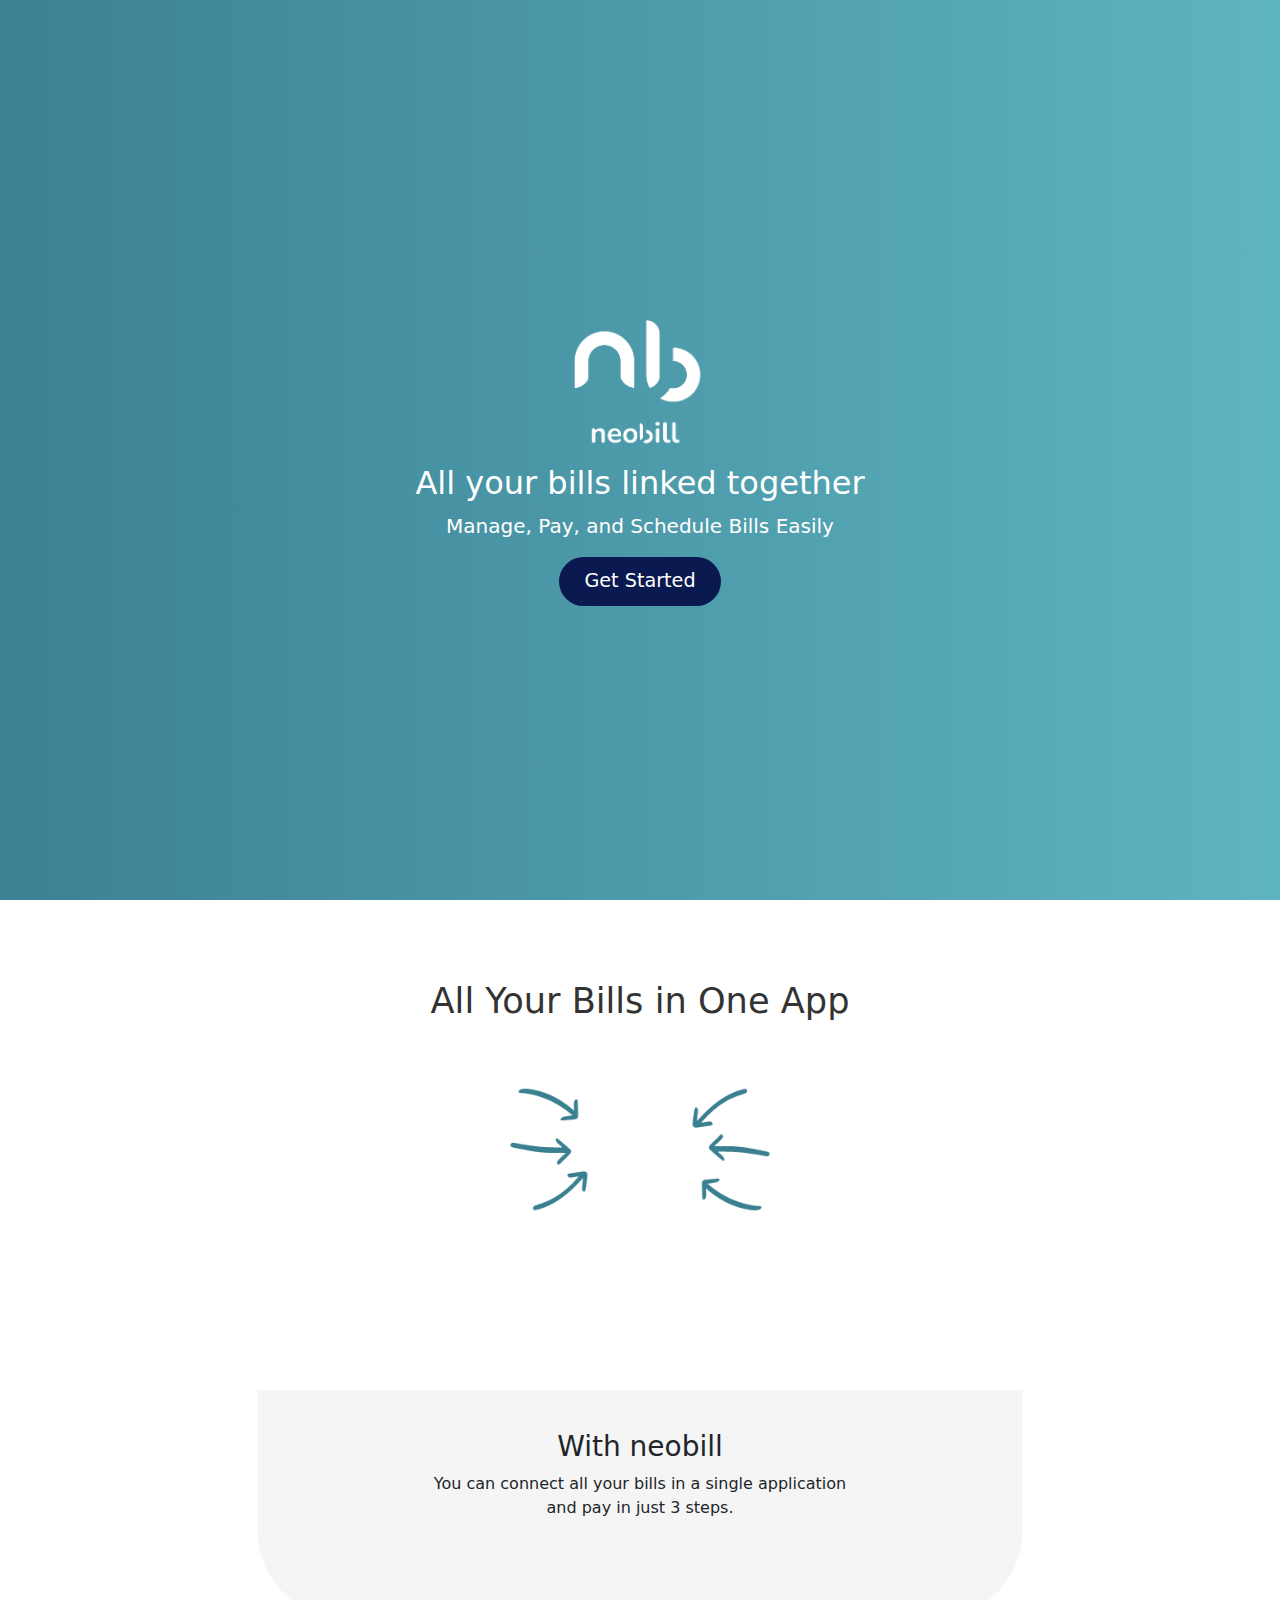
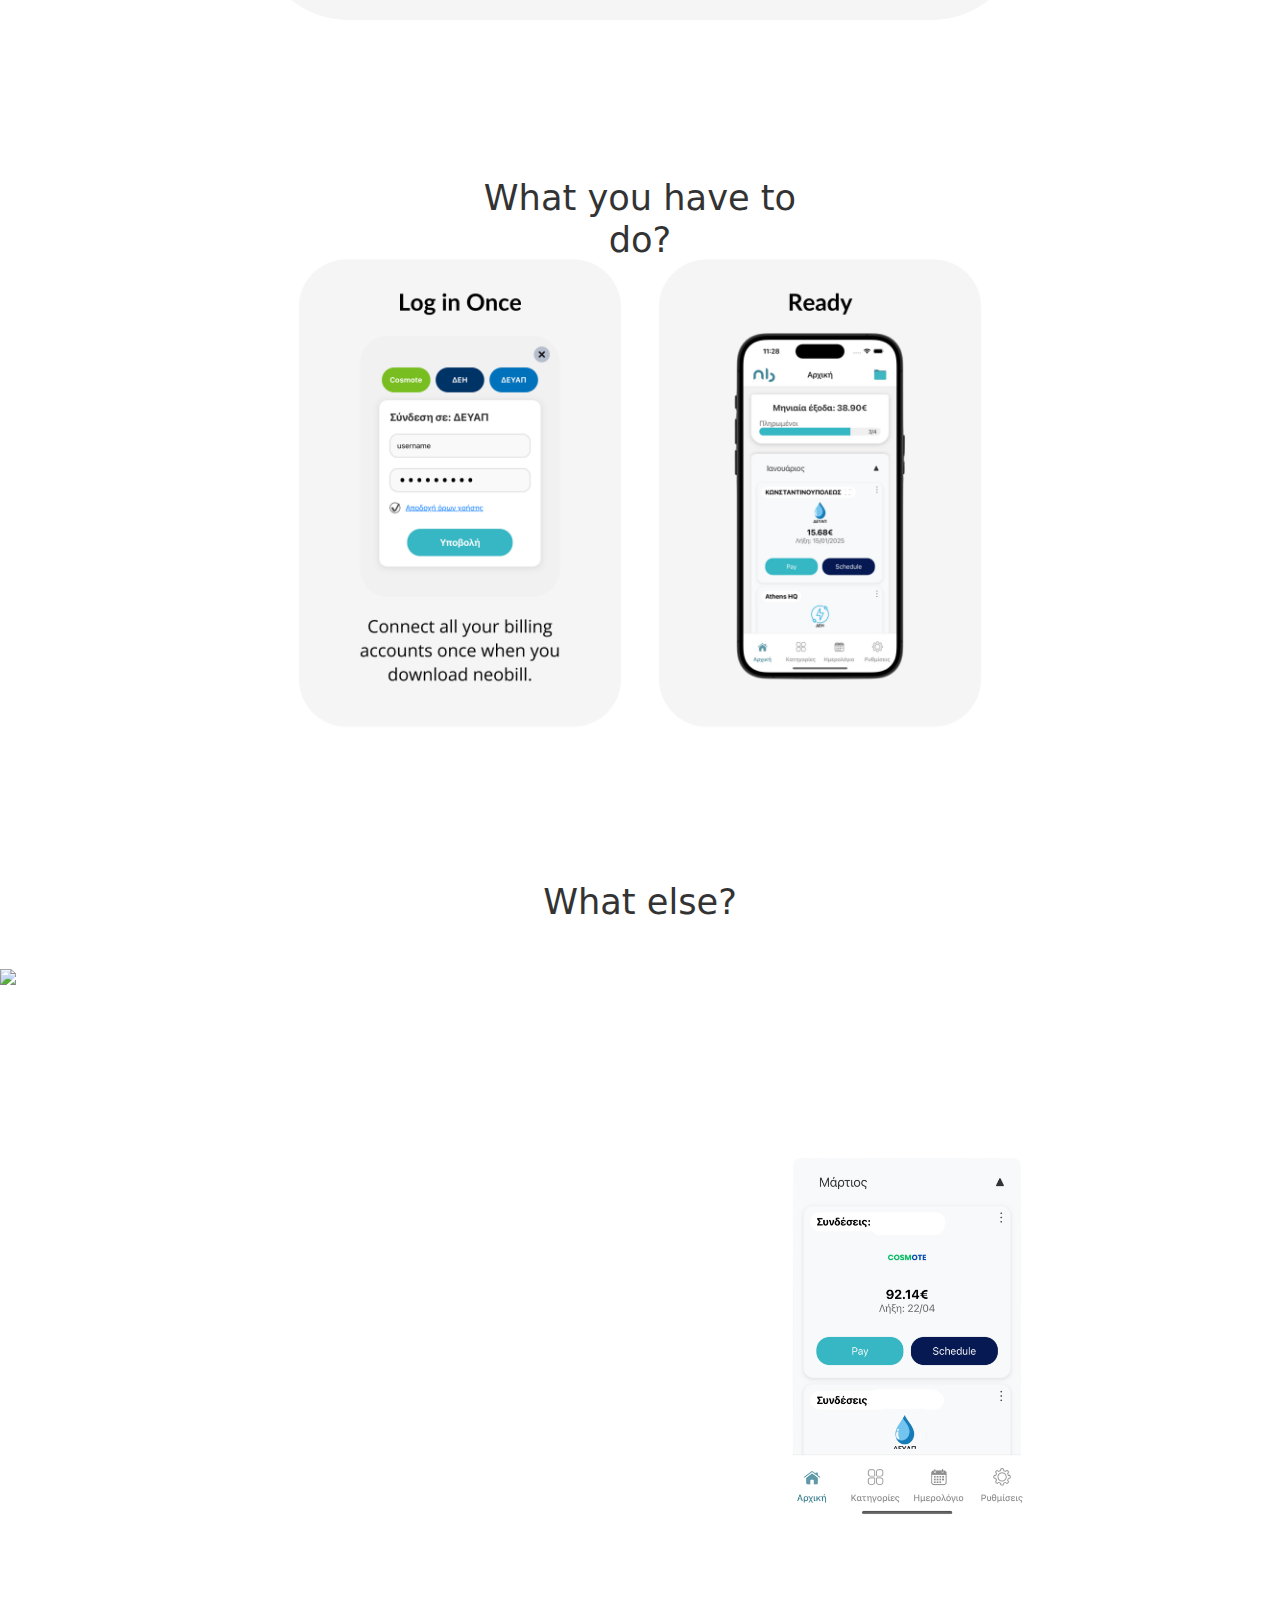
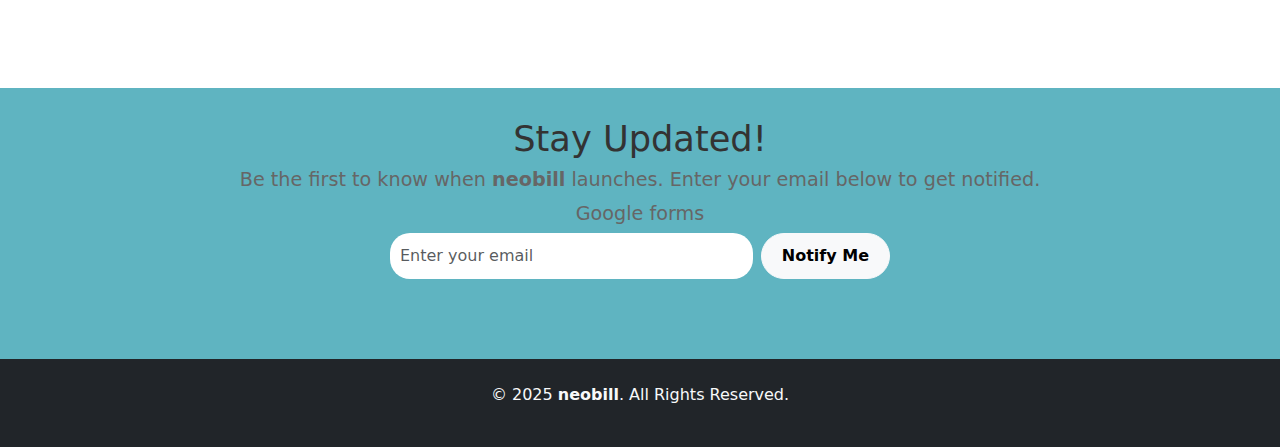
==== commit ddb70808: "fixes allignment" ====
--- a/index.html
+++ b/index.html
@@ -20,23 +20,28 @@
         <p class="lead">Manage, Pay, and Schedule Bills Easily</p>
         <button class="btn btn-primary">Get Started</button>
     </section>
-    
-    <section class="section">
-        <div class="container">
-            <h2>All Your Bills in One App</h2>
-            <a href="#user-experience" id="scroll-down">
-                <img src="allinone.gif" alt="App Interface" class="allinone-img">
-            </a>
-        </div>
-    </section>
+
+    <section class="section text-center">
+        <h3 class="ui-overlay-title">All Your Bills in One App</h3>
+        <img src="allinone.gif" alt="App Interface" class="allinone-img">
+        <a href="#user-experience" id="scroll-down"></a>
+    </section>
+    
     <section id="user-experience" class="section bg-white py-5">
-        <div class="text-center" style="width: 100vw; max-width: 100%; margin: 0 auto;">
-        <div class="ui">
-            <img src="with_neob.png" alt="App Interface" class="img-fluid w-100" >
-        </div>
+        <div class="centered-section">
+          <div class="with-neob-container">
+            <div class="with-neob-overlay">
+              <h3 class="overlay-title">With neobill</h3>
+              <p class="overlay-text">You can connect all your bills in a single application<br> and pay in just 3 steps.</p>
+            </div>
+            <img src="with_neob.png" alt="App Interface" class="img-fluid with-neob-img" >
+          </div>
 
           <div class="ui">
-            <img src="ui_pro.png" alt="App Interface" class="img-fluid w-100" >
+            <div class="ui-overlay-container">
+              <h3 class="ui-overlay-title">What you have to do?</h3>
+              <img src="ui_pro.png" alt="App Interface" class="img-fluid w-100">
+            </div>
           </div>
         </div>
     </section>
@@ -232,14 +237,15 @@
         function activateIndicator(index) {
             indicators.forEach((btn, i) => {
                 btn.classList.remove('active');
-                btn.querySelector('.progress-bar').style.width = '0%';
-                if (i === index) {
-                    btn.classList.add('active');
-                    setTimeout(() => {
-                        btn.querySelector('.progress-bar').style.width = '100%';
-                    }, 50);
-                }
-            });
+                const bar = btn.querySelector('.progress-bar');
+                bar.style.width = '0%';
+            });
+
+            const currentBtn = indicators[index];
+            const currentBar = currentBtn.querySelector('.progress-bar');
+            currentBtn.classList.add('active');
+            currentBar.style.transition = 'width 5s linear';
+            currentBar.style.width = '100%';
         }
 
         function initCarouselProgress() {
@@ -247,7 +253,6 @@
             activateIndicator(activeIndex);
             clearInterval(interval);
             interval = setInterval(() => {
-                const next = (activeIndex + 1) % indicators.length;
                 carousel.querySelector('.carousel-control-next').click();
             }, 5000);
         }
--- a/styles.css
+++ b/styles.css
@@ -386,4 +386,102 @@
         margin-left: auto;
         margin-right: auto;
     }
-}+}
+
+.with-neob-overlay {
+      position: absolute;
+      top: 10%;
+      left: 0;
+      width: 100%;
+      height: 100%;
+      display: flex;
+      flex-direction: column;
+      align-items: center;
+      text-align: center;
+      padding: 10px;
+      z-index: 2;
+}
+
+.with-neob-container {
+      position: relative;
+      display: inline-block;
+      width: 80%;
+      max-width: 900px;
+  }
+
+.with-neob-img {
+      width: 100%;
+      height: auto;
+      display: block;
+  }
+
+@media (max-width: 768px) {
+      .with-neob-container {
+          width: 95vw;
+      }
+  }
+
+.centered-section {
+    display: flex;
+    flex-direction: column;
+    align-items: center;
+    justify-content: center;
+    text-align: center;
+}
+
+.ui-overlay-container {
+    position: relative;
+    display: inline-block;
+    width: 80%;
+    max-width: 900px;
+}
+
+.ui-overlay-container img {
+    width: 100%;
+    height: auto;
+    display: block;
+}
+.ui-overlay-container .ui-overlay-title {
+    position: absolute;
+    top: 12%;
+    left: 50%;
+    transform: translateX(-50%);
+    color: #333;
+    font-size: 2.2rem;
+    font-weight: normal;
+    text-align: center;
+}
+
+.section.text-center .ui-overlay-title {
+    position: static;
+    transform: none;
+    margin-bottom: 15px;
+}
+
+@media (max-width: 768px) {
+    .ui-overlay-container {
+        width: 95vw;
+    }
+
+    .ui-overlay-title {
+        font-size: 1.6rem;
+    }
+}
+
+.section.text-center {
+    padding-top: 0%;
+    padding: 80px 20px;
+    text-align: center;
+}
+.section.text-center img {
+    width: 60%;
+    max-width: 400px;
+    display: block;
+    margin: 0 auto;
+}
+.section.text-center h3 {
+    font-size: 2.2rem;
+    color: #333;
+    margin-bottom: 5px;
+    font-weight: normal;
+}
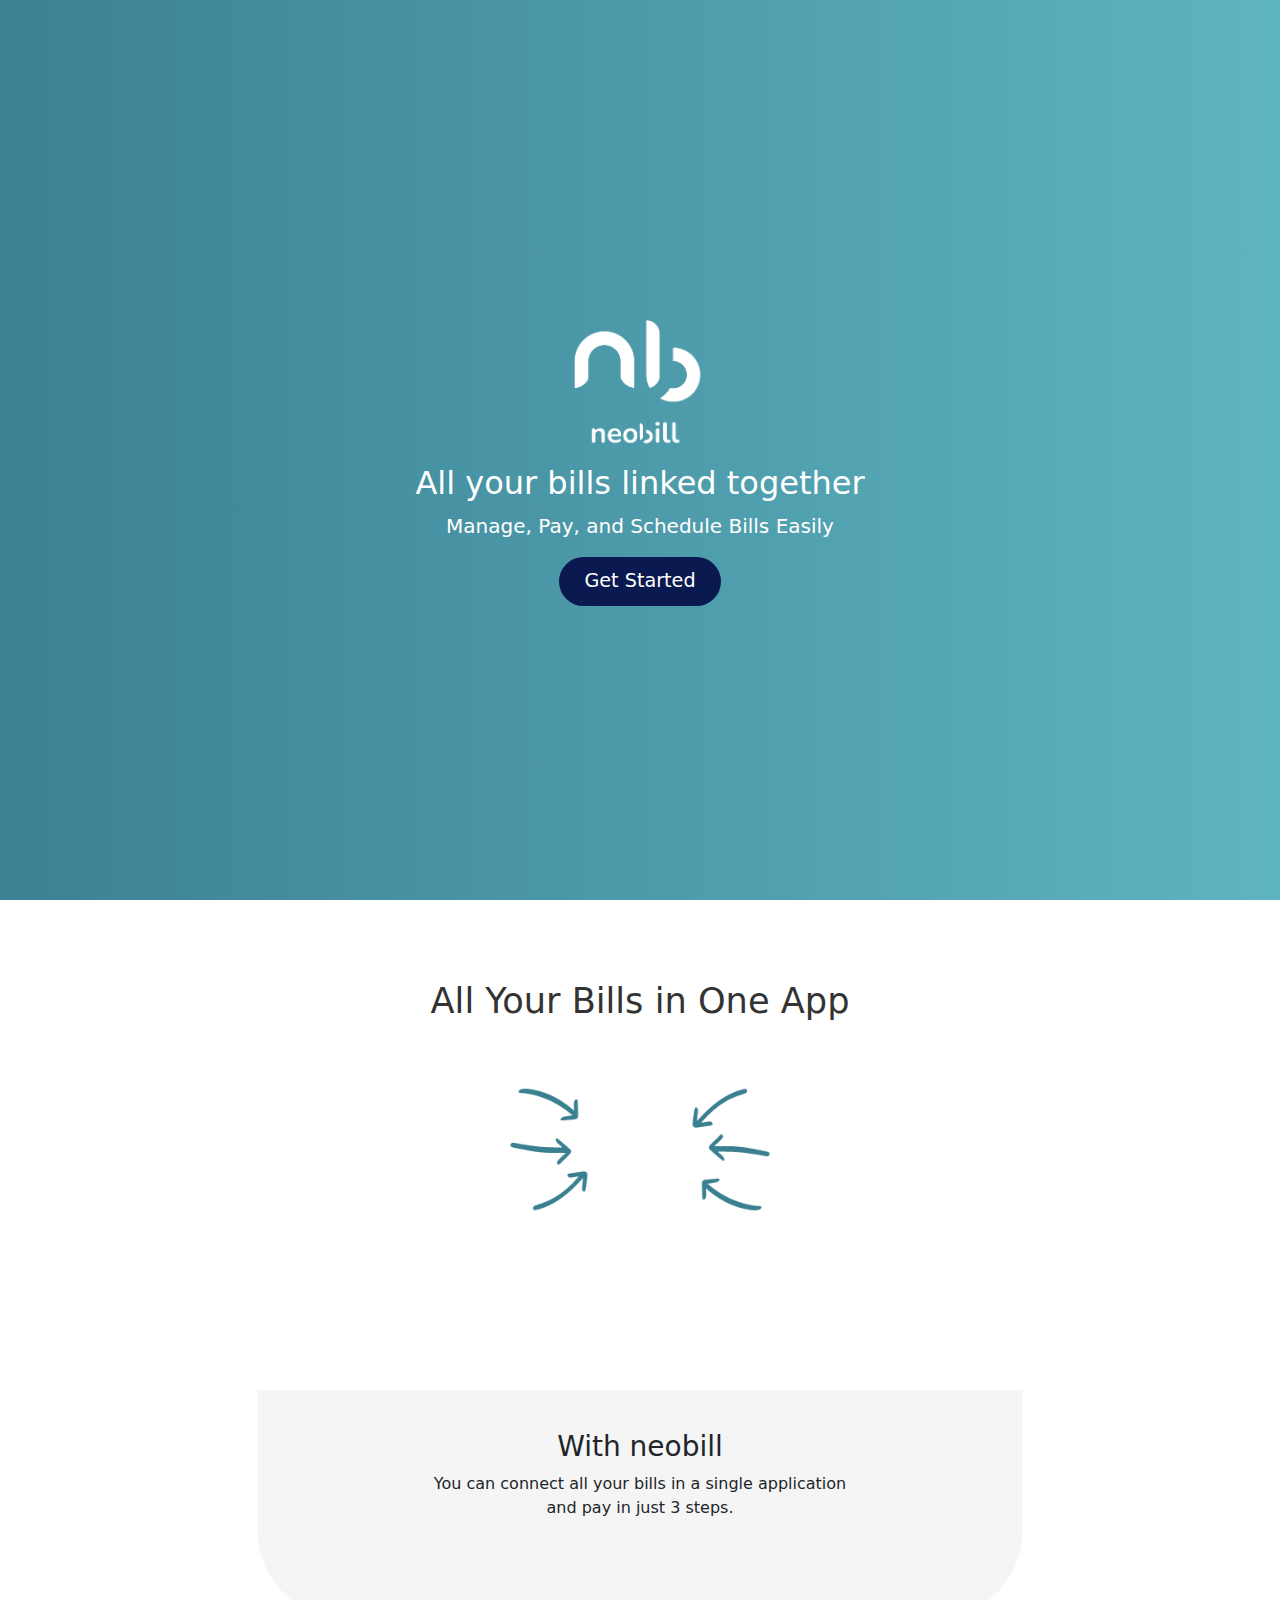
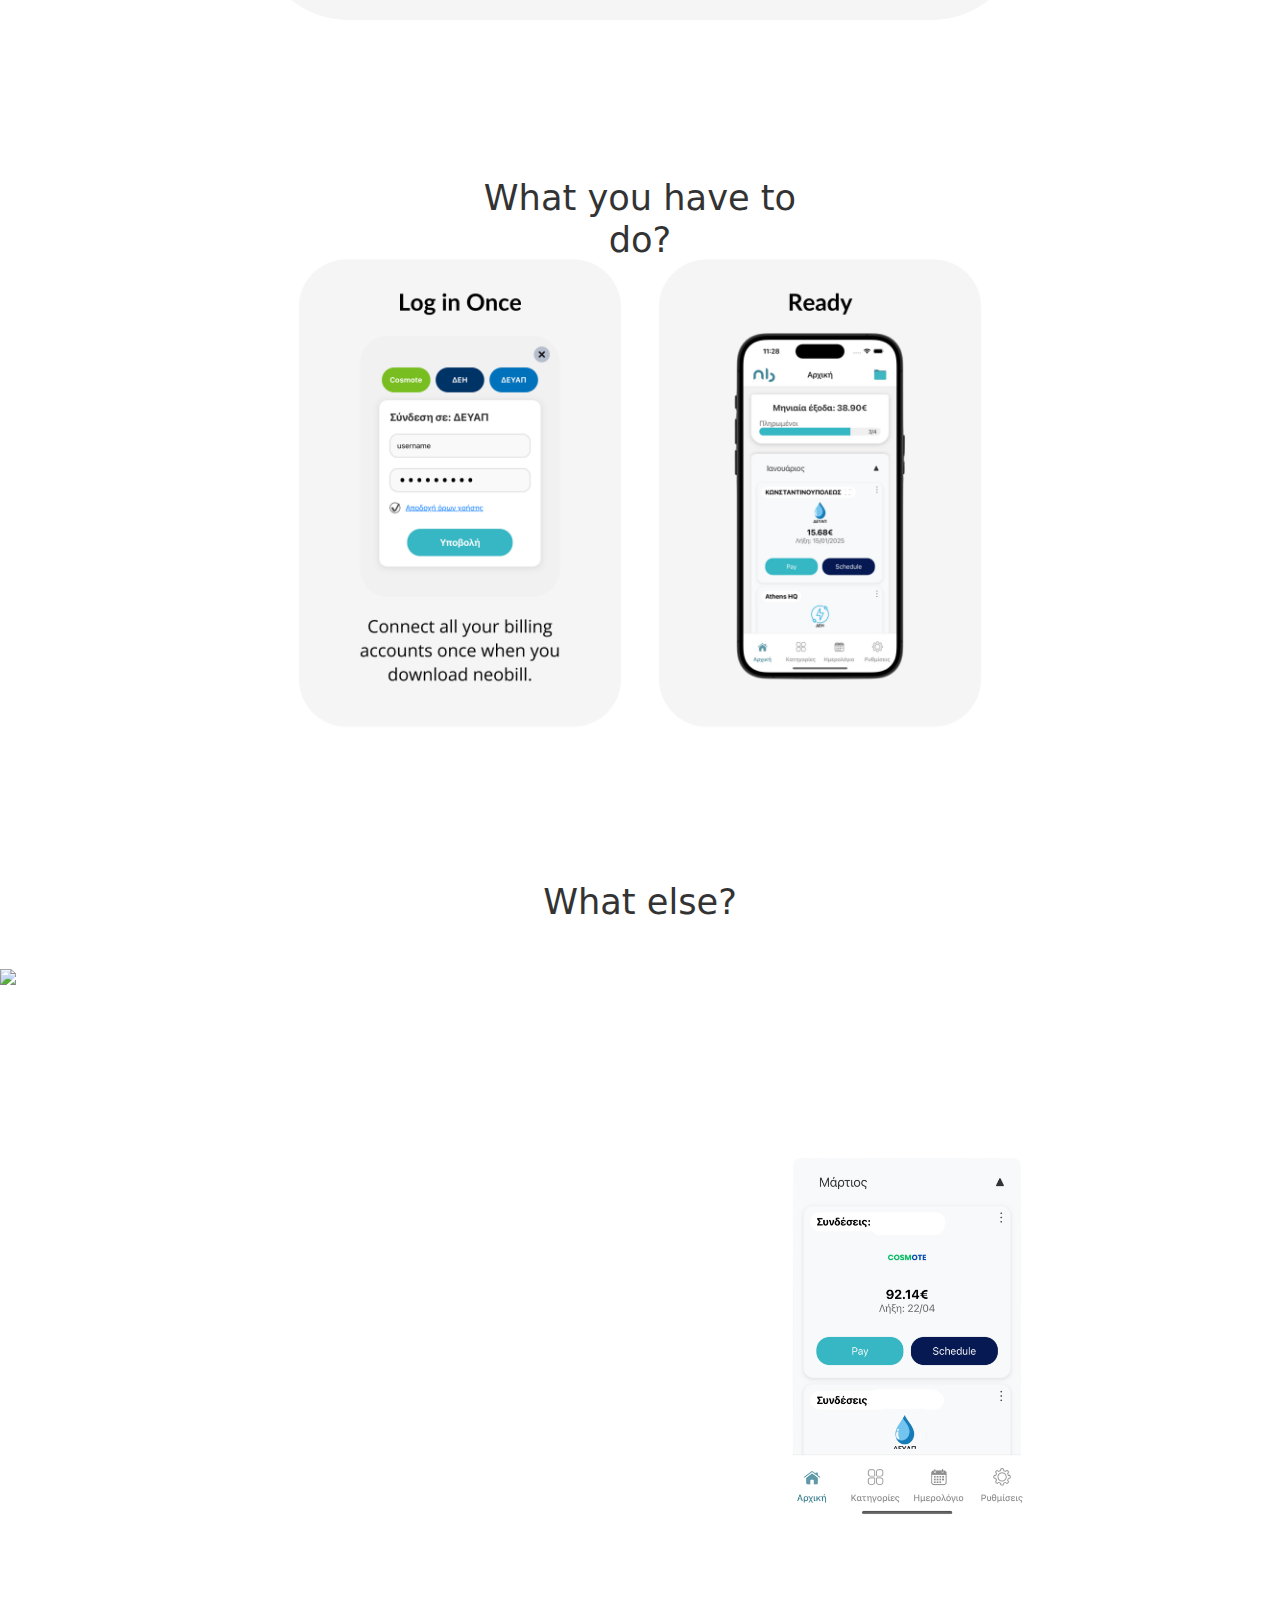
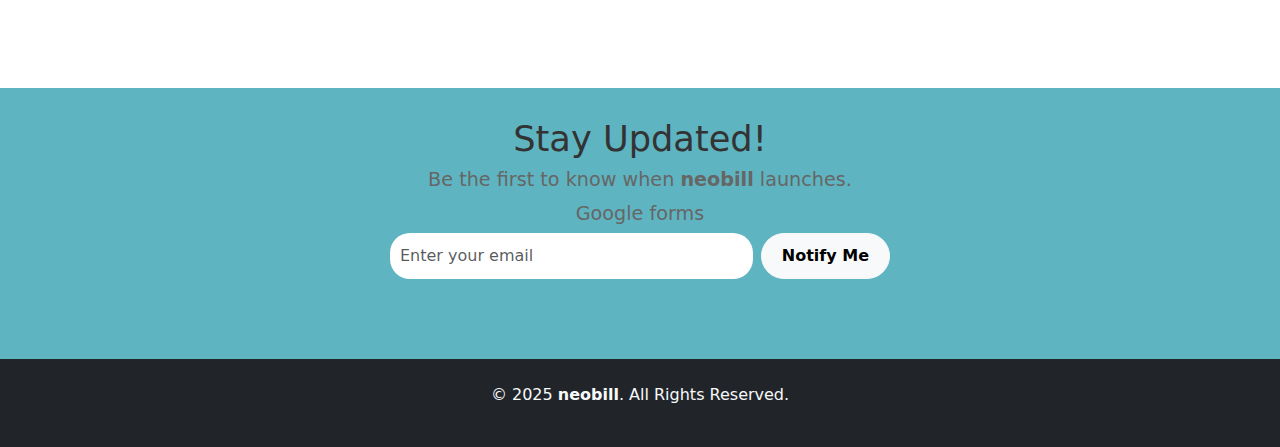
==== commit 15fa128b: "fixes allignment" ====
--- a/index.html
+++ b/index.html
@@ -63,7 +63,7 @@
             <div class="container h-100 d-flex flex-column justify-content-center position-relative z-1">
               <div class="row align-items-center justify-content-center w-100">
                 <div class="col-md-6 text-end">
-                  <h2 class="fw-bold lh-1" style="font-size: 4.5rem; z-index: 2; transform: translateX(-7rem);">
+                  <h2 class="fw-bold lh-1" style="font-size: 4.5rem; z-index: 2; transform: translateX(-4.5rem);">
                     <span style="display: inline-block;">Live Track Your Bills</span><br>
                   </h2>
                 </div>
@@ -101,7 +101,7 @@
             <div class="container h-100 d-flex flex-column justify-content-center position-relative z-1">
               <div class="row align-items-center justify-content-center w-100">
                 <div class="col-md-6 text-end">
-                  <h2 class="fw-bold lh-1" style="font-size: 4.5rem; z-index: 2; transform: translateX(-7rem);">
+                  <h2 class="fw-bold lh-1" style="font-size: 4.5rem; z-index: 2; transform: translateX(-1.5rem);">
                     <span style="display: inline-block;">Categorize</span>
                   </h2>
                 </div>
@@ -132,7 +132,6 @@
 
         </div>
 
-        <!-- Navigation Controls -->
         <button class="carousel-control-prev" type="button" data-bs-target="#neobillCarousel" data-bs-slide="prev">
           <span class="carousel-control-prev-icon"></span>
         </button>
@@ -140,7 +139,6 @@
           <span class="carousel-control-next-icon"></span>
         </button>
 
-        <!-- Tab-style buttons -->
         <div class="custom-carousel-buttons " style="flex-wrap: nowrap; justify-content: center;">
           <button class="progress-btn" data-bs-target="#neobillCarousel" data-bs-slide-to="0">
             <span class="label">Track</span>
@@ -165,12 +163,11 @@
     <section class="section bg-primary text-white" style="padding-top: 30px;">
         <div class="container text-center">
             <h2 class="section-title">Stay Updated!</h2>
-            <p class="section-subtitle">Be the first to know when <strong>neobill</strong> launches. Enter your email below to get notified.</p>
+            <p class="section-subtitle">Be the first to know when <strong>neobill</strong> launches.</p>
             <p class="section-subtitle">Google forms</p>
             <form id="notify-form" class="d-flex justify-content-center"
                 action="https://docs.google.com/forms/d/e/1FAIpQLSdaiULTDLo7OEo_p2IZLjdABnU_9qekUGy5cjxgSEbu1U2I0w/formResponse"
                 method="POST" target="_blank">
-                <!-- Αλλαγή σε σωστό entry ID -->
                 <input type="email" name="entry.1234567890" id="email-input" class="form-control me-2" placeholder="Enter your email" required>
                 <button type="submit" class="btn btn-light">Notify Me</button>
             </form>
@@ -236,23 +233,33 @@
 
         function activateIndicator(index) {
             indicators.forEach((btn, i) => {
+                const bar = btn.querySelector('.progress-bar');
                 btn.classList.remove('active');
-                const bar = btn.querySelector('.progress-bar');
+                bar.style.transition = 'none';
                 bar.style.width = '0%';
             });
 
             const currentBtn = indicators[index];
             const currentBar = currentBtn.querySelector('.progress-bar');
             currentBtn.classList.add('active');
+
+            // Trigger reflow to ensure transition occurs
+            void currentBar.offsetWidth;
+
             currentBar.style.transition = 'width 5s linear';
             currentBar.style.width = '100%';
         }
 
         function initCarouselProgress() {
-            const activeIndex = [...carousel.querySelectorAll('.carousel-item')].findIndex(item => item.classList.contains('active'));
+            let activeIndex = [...carousel.querySelectorAll('.carousel-item')].findIndex(item => item.classList.contains('active'));
             activateIndicator(activeIndex);
+
             clearInterval(interval);
             interval = setInterval(() => {
+                const items = carousel.querySelectorAll('.carousel-item');
+                activeIndex = [...items].findIndex(item => item.classList.contains('active'));
+                const next = (activeIndex + 1) % items.length;
+
                 carousel.querySelector('.carousel-control-next').click();
             }, 5000);
         }
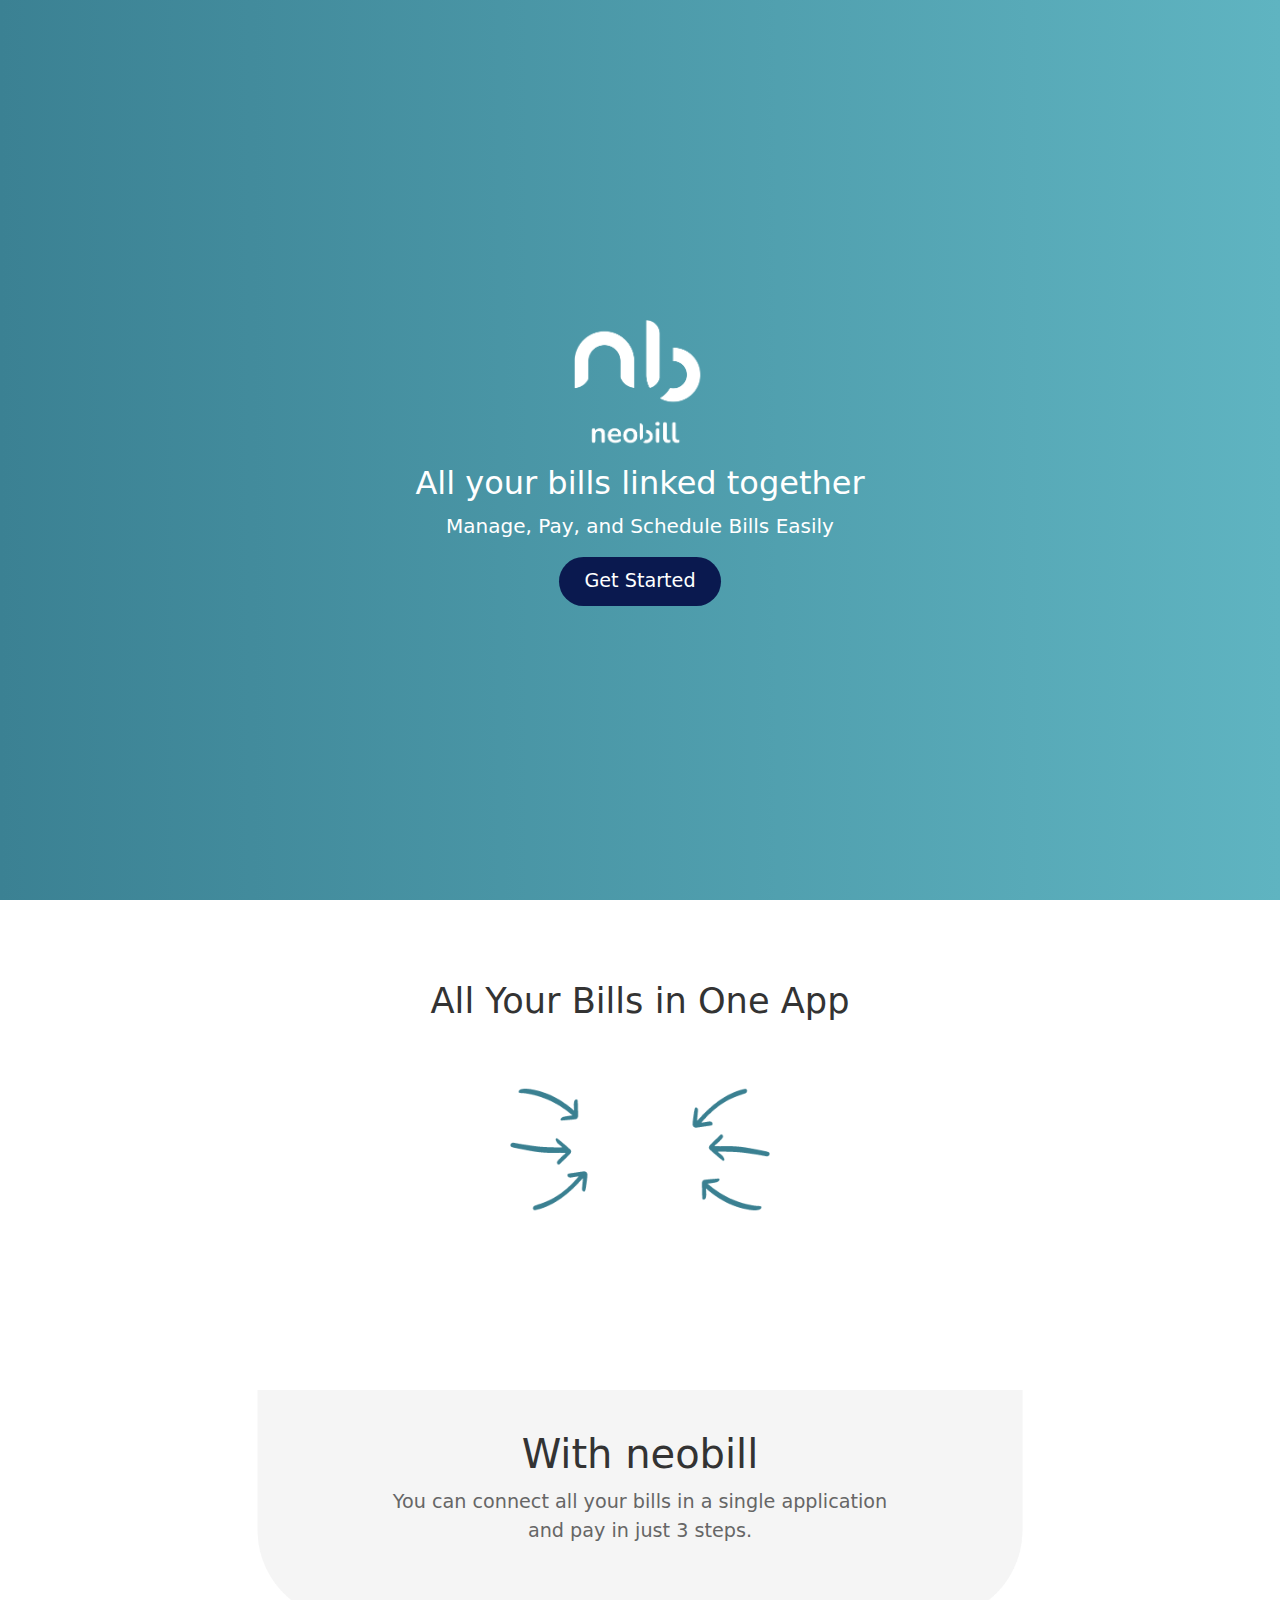
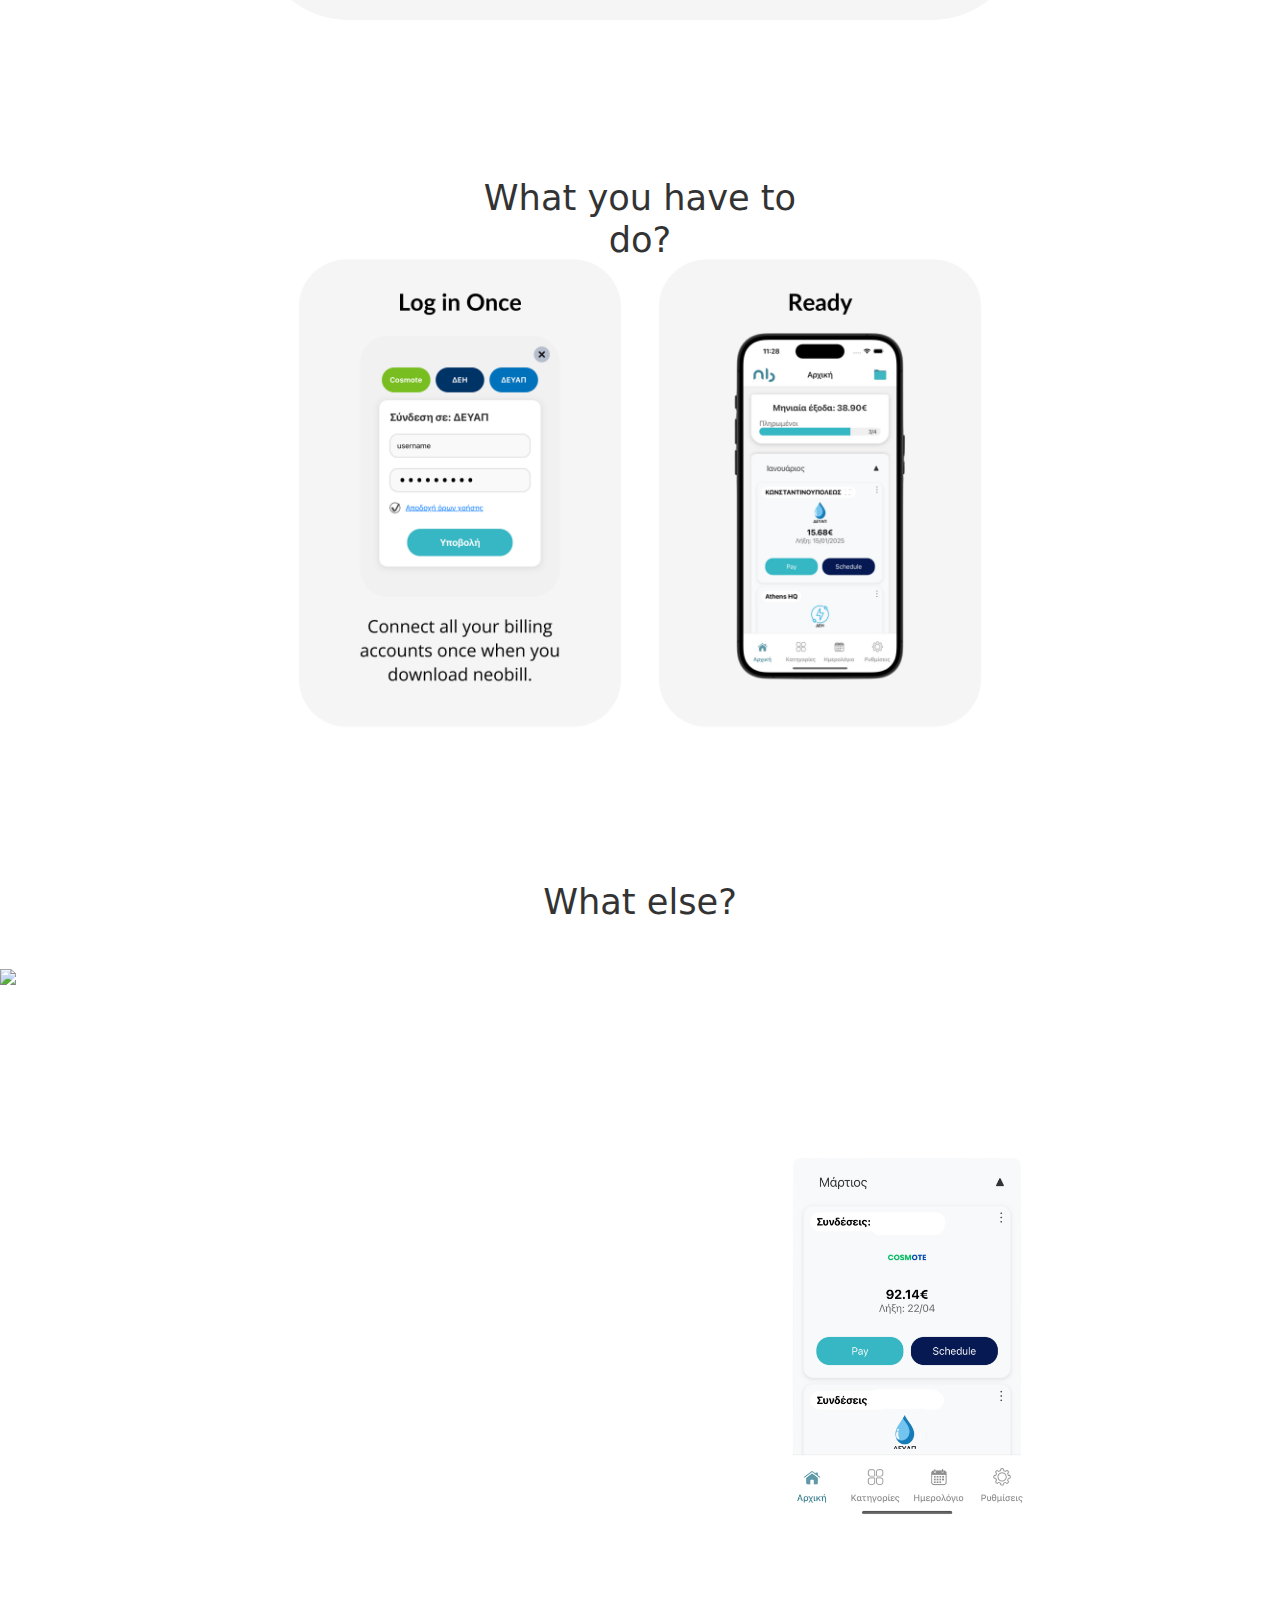
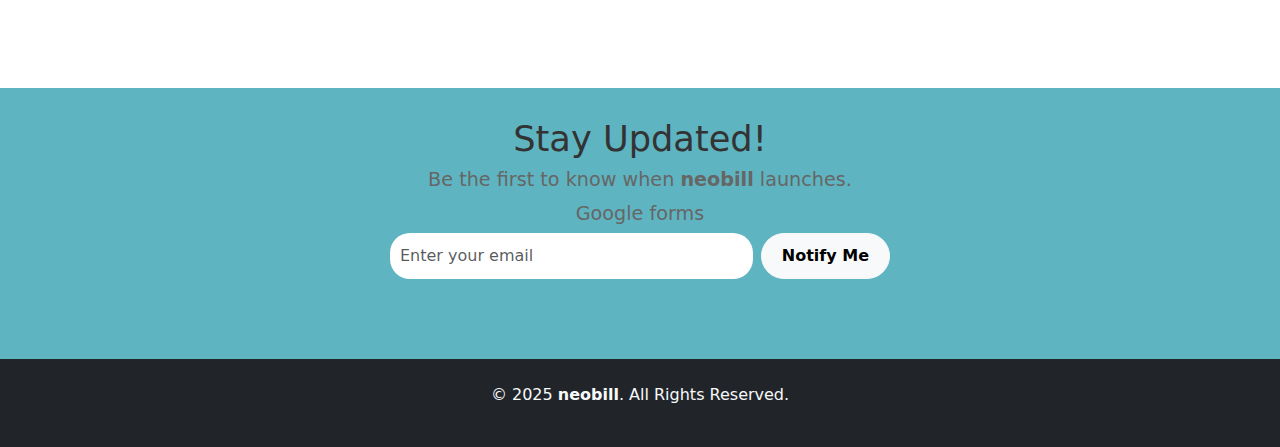
==== commit 1e970fcf: "fixes allignment" ====
--- a/index.html
+++ b/index.html
@@ -23,7 +23,7 @@
 
     <section class="section text-center">
         <h3 class="ui-overlay-title">All Your Bills in One App</h3>
-        <img src="allinone.gif" alt="App Interface" class="allinone-img">
+        <img src="allinone.gif" alt="App Interface" class="allinone-img" >
         <a href="#user-experience" id="scroll-down"></a>
     </section>
     
--- a/styles.css
+++ b/styles.css
@@ -44,8 +44,8 @@
     margin-top: -20px;
 }
 .allinone-img {
-    width: 60%;
-    max-width: 400px;
+    width: 90%;
+    max-width: 100px;
     display: block;
     margin: 0 auto;
 }
@@ -401,6 +401,17 @@
       padding: 10px;
       z-index: 2;
 }
+.with-neob-overlay h3 {
+      font-size: 2.5rem;
+      color: #333;
+      margin-bottom: 10px;
+      font-weight: normal;
+}
+.with-neob-overlay p {
+      font-size: 1.2rem;
+      color: #666;
+      margin-bottom: 10px;
+}
 
 .with-neob-container {
       position: relative;
@@ -485,3 +496,15 @@
     margin-bottom: 5px;
     font-weight: normal;
 }
+@media (max-width: 768px) {
+
+  .with-neob-overlay p {
+    font-size: 1rem;
+  }
+  .with-neob-overlay h3 {
+    font-size: 1.5rem;
+  }
+  .ui-overlay-container .ui-overlay-title {
+    font-size: 1.5rem;
+  }
+}
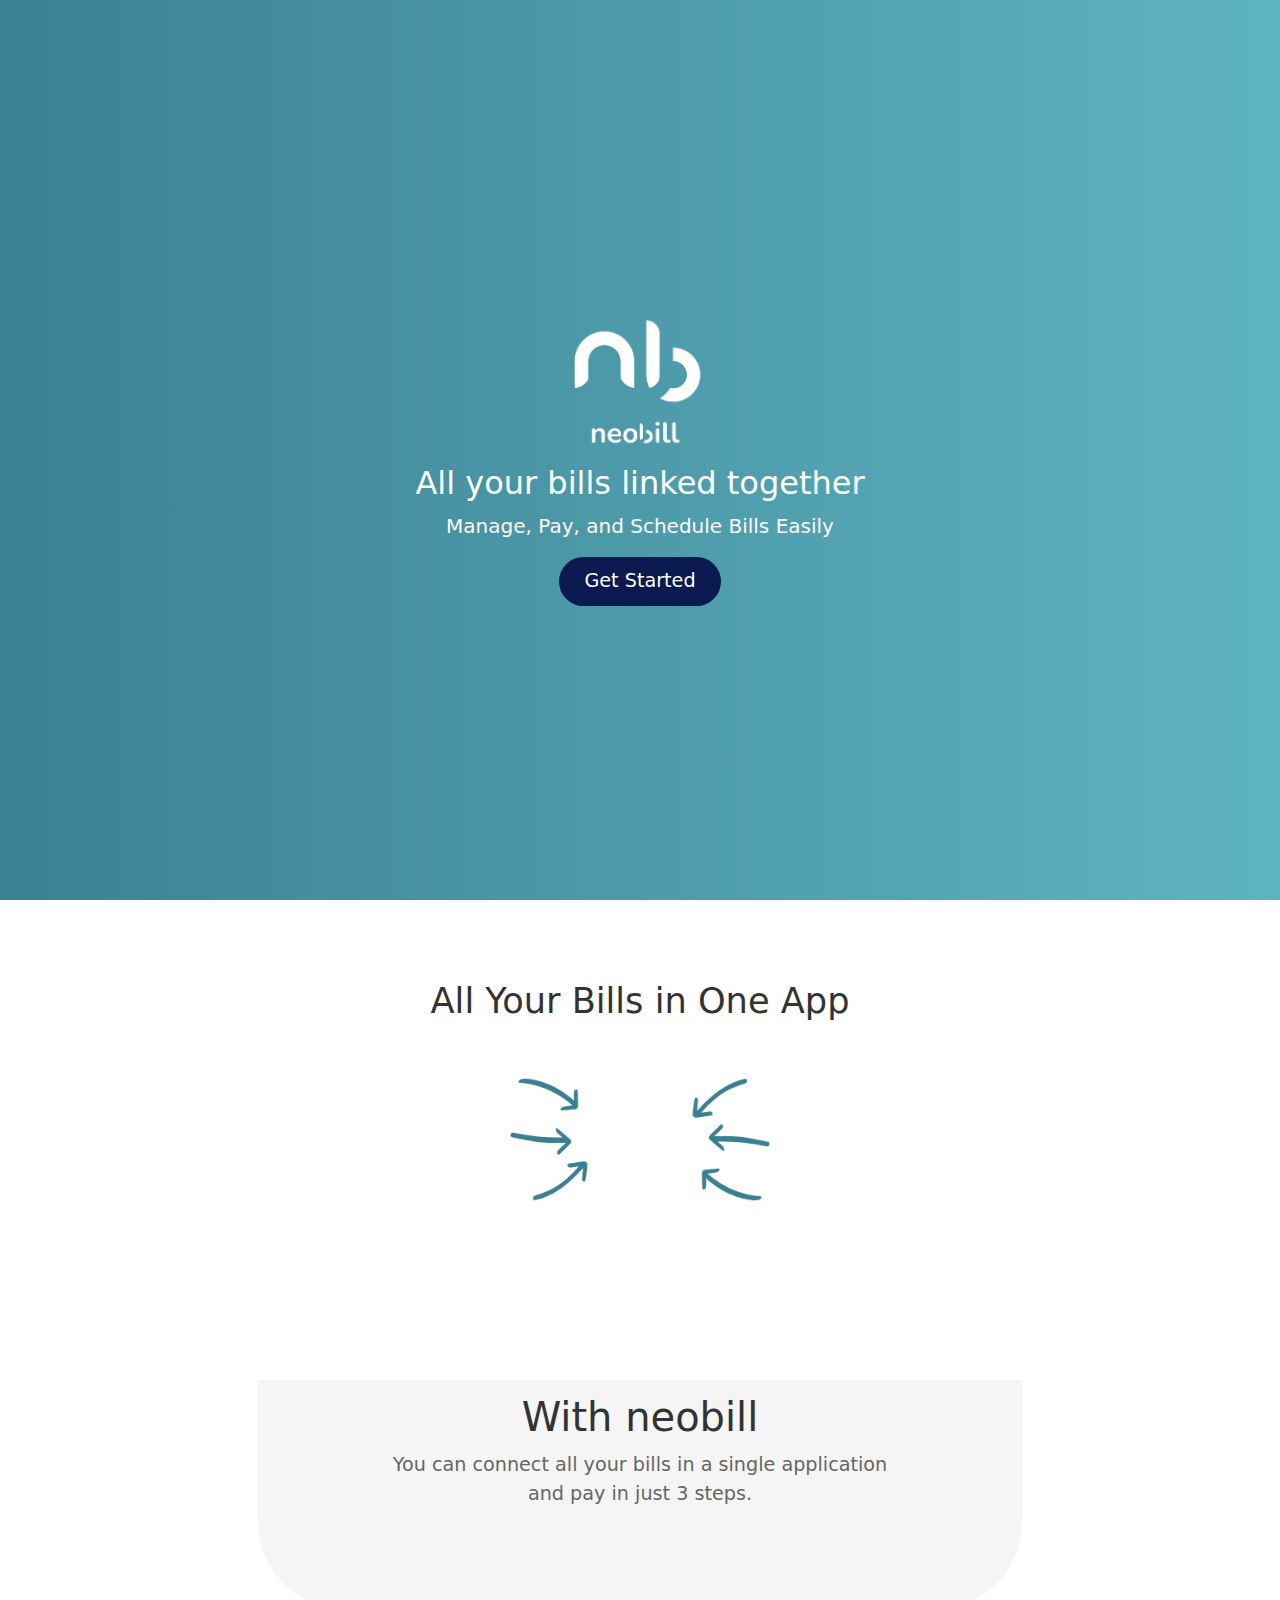
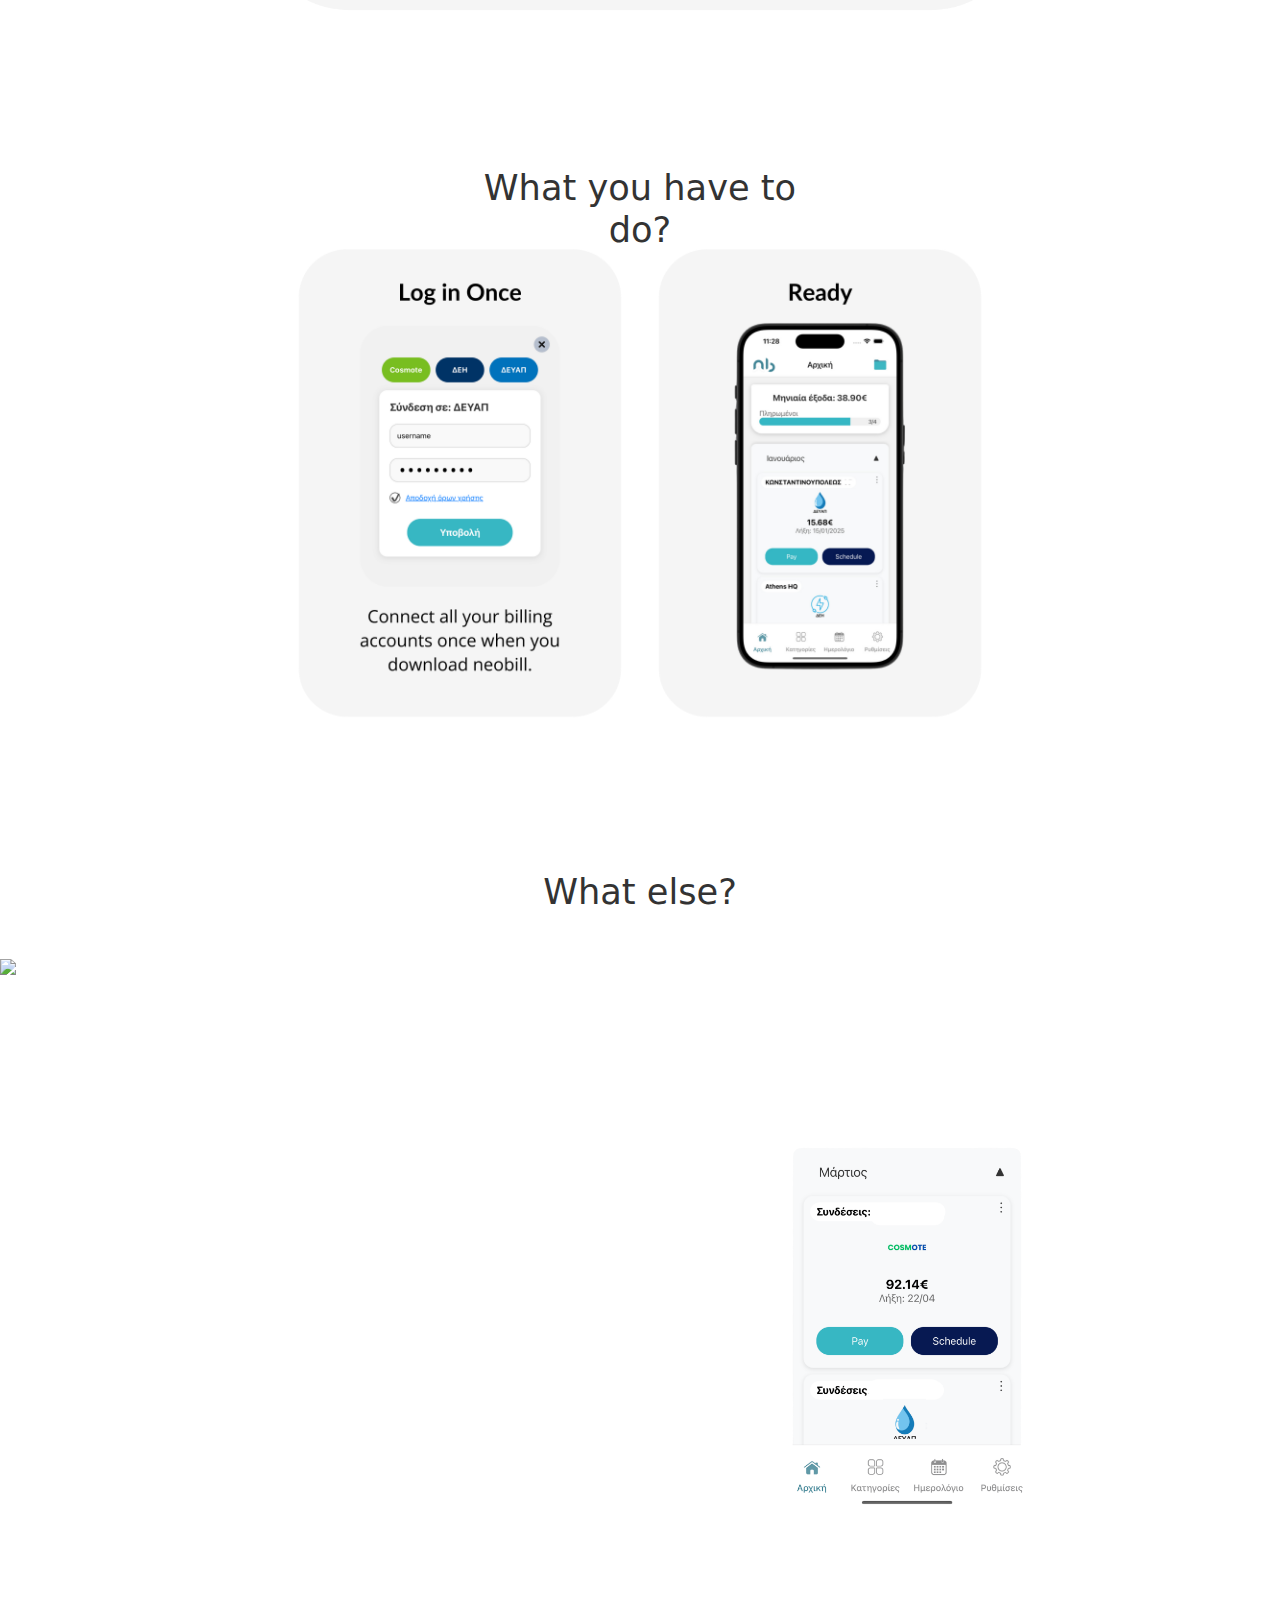
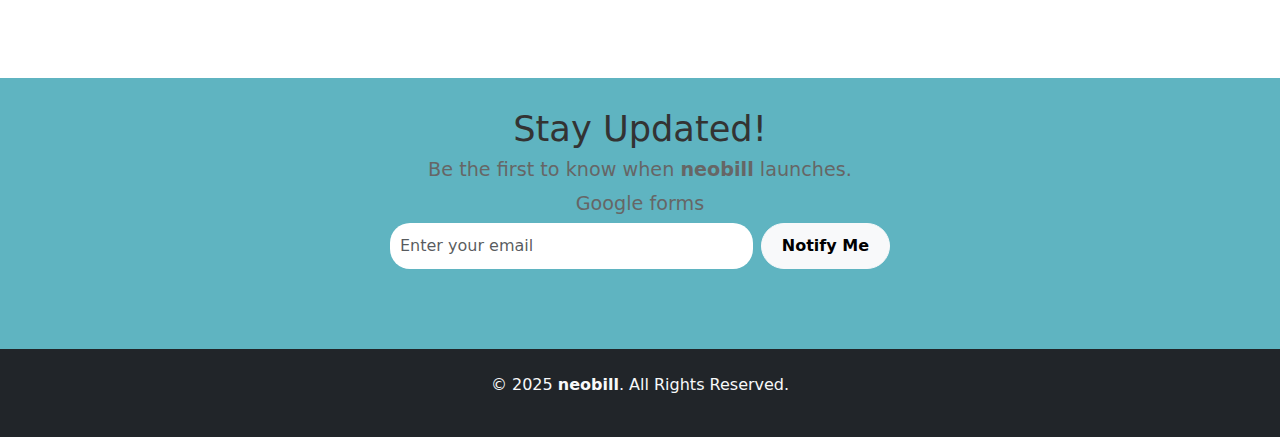
==== commit 16cfb2e0: "fixes allignment" ====
--- a/index.html
+++ b/index.html
@@ -22,7 +22,7 @@
     </section>
 
     <section class="section text-center">
-        <h3 class="ui-overlay-title">All Your Bills in One App</h3>
+        <h3 class="ui-overlay-title-2">All Your Bills in One App</h3>
         <img src="allinone.gif" alt="App Interface" class="allinone-img" >
         <a href="#user-experience" id="scroll-down"></a>
     </section>
--- a/styles.css
+++ b/styles.css
@@ -1,5 +1,12 @@
 .body {
     font-family: 'Poppins', sans-serif;
+}
+
+@media (max-width: 768px) {
+  .section.text-center h3.ui-overlay-title-2 {
+    padding-bottom: 5px;
+    font-size: 1.4rem;
+  }
 }
 .section-title {
     font-size: 2.2rem;
@@ -390,7 +397,7 @@
 
 .with-neob-overlay {
       position: absolute;
-      top: 10%;
+      top: 1%;
       left: 0;
       width: 100%;
       height: 100%;
@@ -428,8 +435,9 @@
 
 @media (max-width: 768px) {
       .with-neob-container {
-          width: 95vw;
+        width: 95vw;
       }
+
   }
 
 .centered-section {
@@ -498,13 +506,13 @@
 }
 @media (max-width: 768px) {
 
-  .with-neob-overlay p {
-    font-size: 1rem;
-  }
+.with-neob-overlay p {
+    font-size: 12px;
+}
   .with-neob-overlay h3 {
     font-size: 1.5rem;
   }
   .ui-overlay-container .ui-overlay-title {
-    font-size: 1.5rem;
-  }
-}
+    font-size: 1.1rem;
+  }
+}
